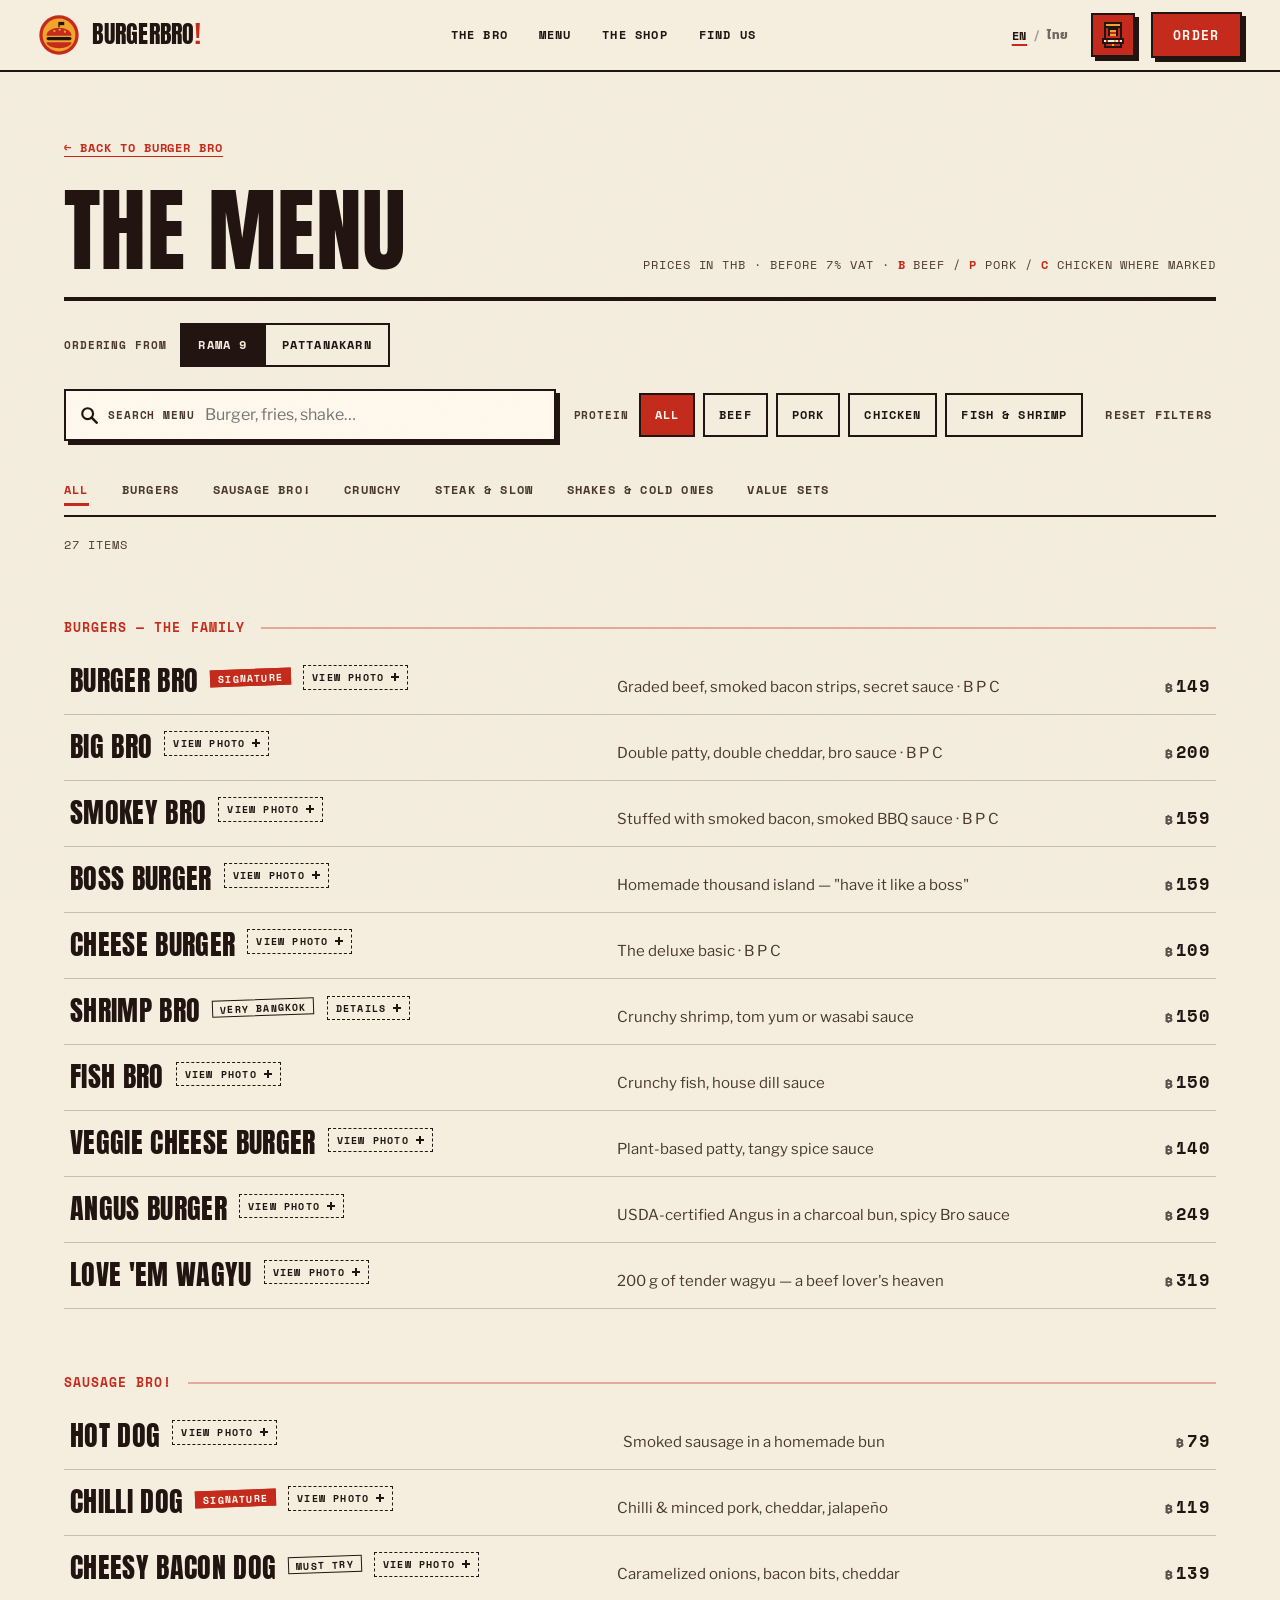
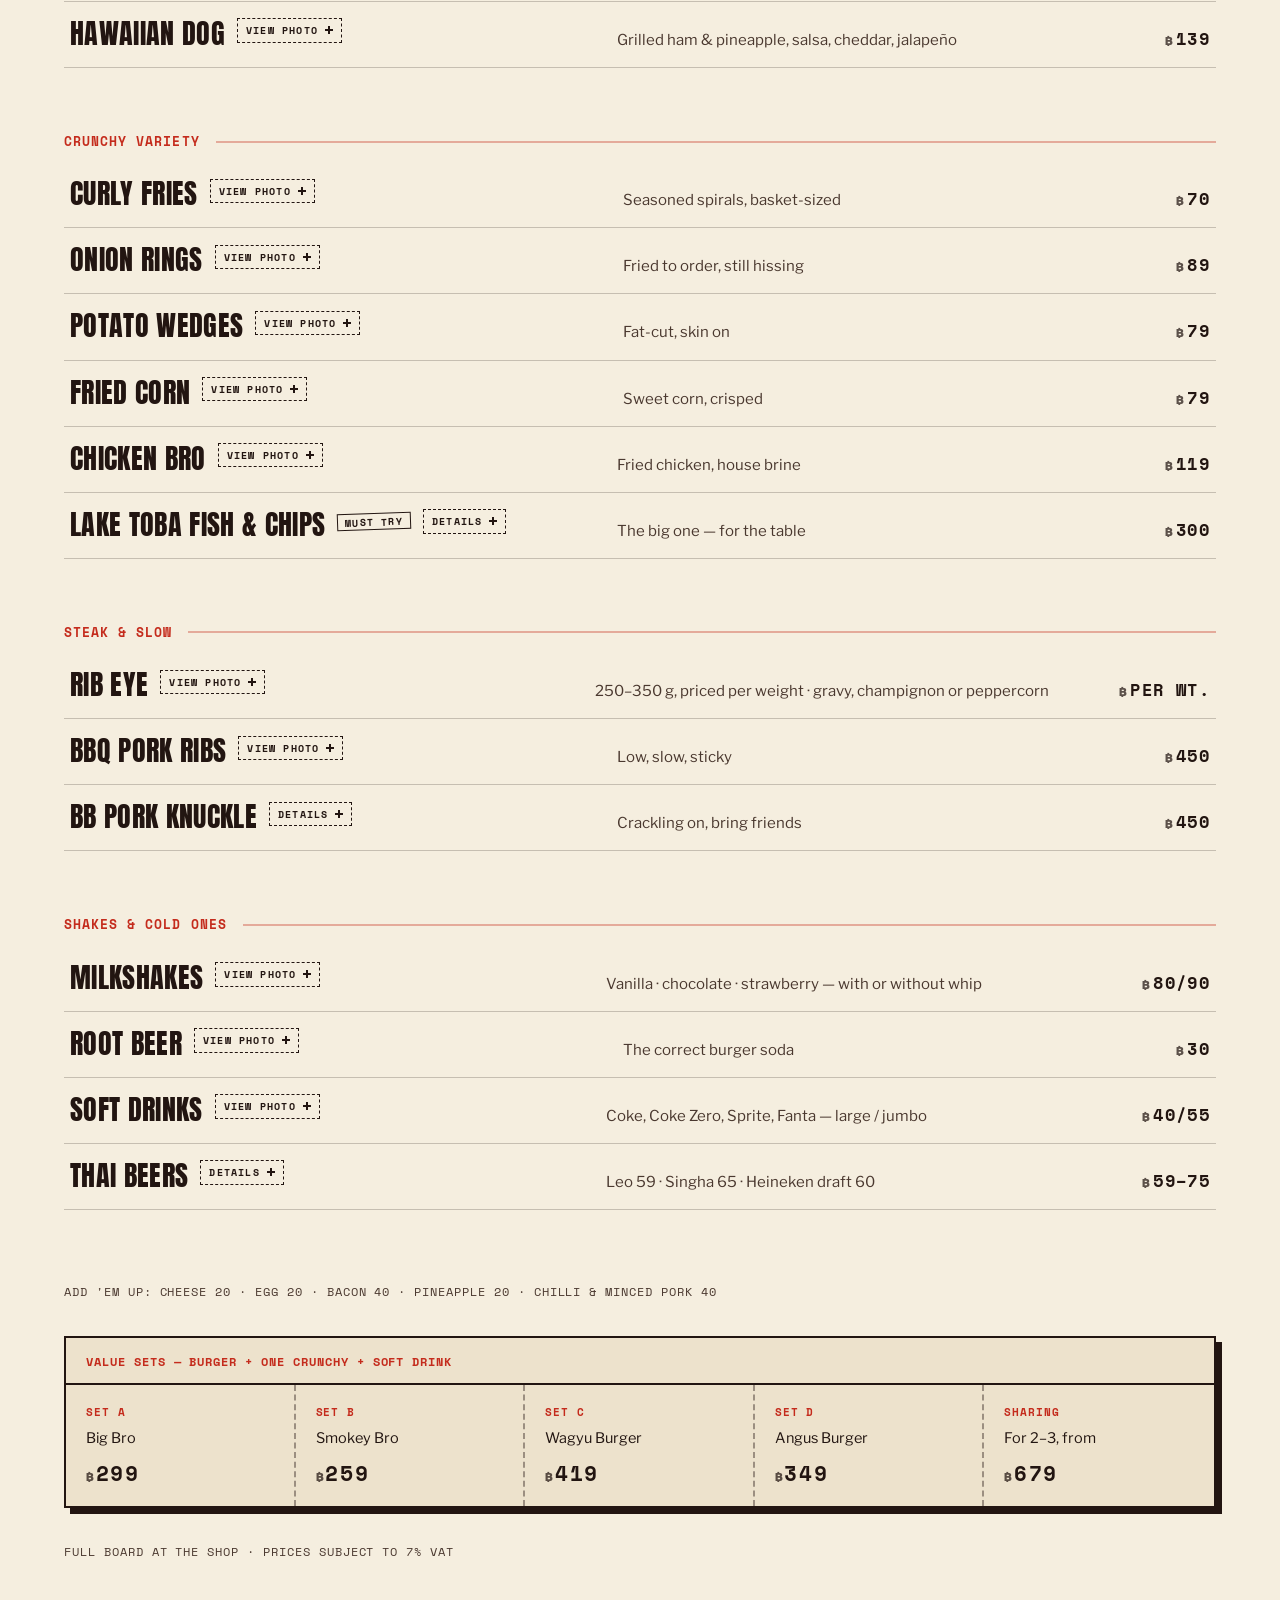
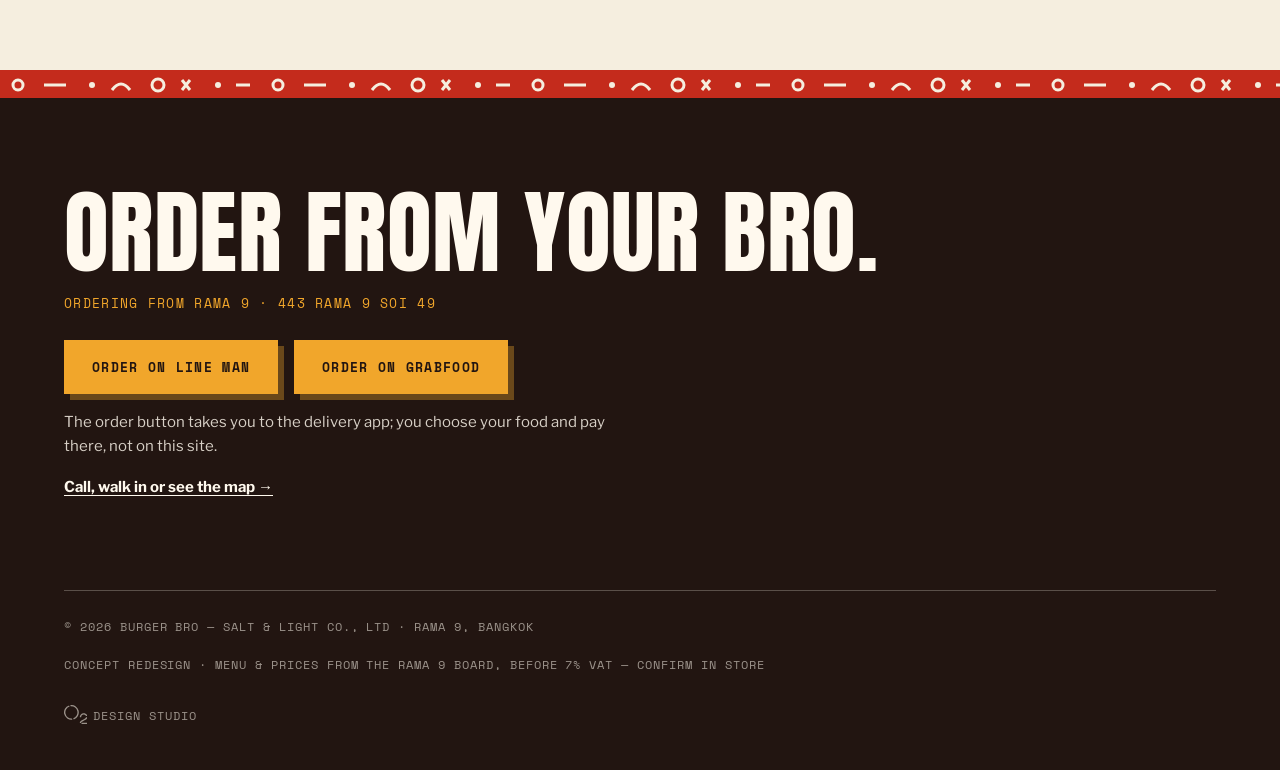
==== menu/index.html @ 4e9ede1f "Remove the Beta label from Win a coupon Co-Authored-By: Claude Opus 5.5 <noreply@anthropic.com>" ====
<!doctype html>
<html lang="en">
<head>
<meta charset="utf-8">
<meta name="bb-arcade-play" content="https://burger-bro-arcade.wild-wind-8d55.workers.dev/burger-bro/arcade/play.html">
<meta name="viewport" content="width=device-width, initial-scale=1">
<meta name="color-scheme" content="light">
<title>The full menu — Burger Bro!</title>
<meta name="description" content="Burger Bro's full menu: burgers, Sausage Bro! dogs, crunchy sides, steak and slow-cooked, shakes and value sets. Search, filter by beef, pork, chicken or fish and shrimp, then order from Rama 9 or Pattanakarn.">
<meta name="theme-color" content="#F5EEDF">
<link rel="icon" href="../media/favicon.svg" type="image/svg+xml">
<link rel="canonical" id="canonical" href="https://mpc0367.github.io/burger-bro/menu/" data-th="https://mpc0367.github.io/burger-bro/menu/?lang=th">
<link rel="alternate" hreflang="en" href="https://mpc0367.github.io/burger-bro/menu/">
<link rel="alternate" hreflang="th" href="https://mpc0367.github.io/burger-bro/menu/?lang=th">
<link rel="alternate" hreflang="x-default" href="https://mpc0367.github.io/burger-bro/menu/">
<!-- every path here is relative, so the page works at /burger-bro/menu/ and at /menu/ alike -->
<script src="../shared/site.js"></script>
<script>document.documentElement.classList.add("js", "no-loader");</script>
<link rel="preconnect" href="https://fonts.googleapis.com">
<link rel="preconnect" href="https://fonts.gstatic.com" crossorigin>
<link href="https://fonts.googleapis.com/css2?family=Anton&family=Kanit:wght@400;500;600;700;800&family=Libre+Franklin:wght@400;500;600;700&family=Space+Mono:wght@400;700&display=swap" rel="stylesheet">
<!-- the homepage's own stylesheet (generated from index.html by tools/menu-data.mjs): same rows, same type -->
<link rel="stylesheet" href="home.css">
<link rel="stylesheet" href="menu.css">
<script>/* The arcade shows only where its server is set: the arcade server adds <meta name="bb-arcade-api">; a static host without it (GitHub Pages today) shows no arcade entry. */if(document.querySelector('meta[name="bb-arcade-api"],meta[name="bb-arcade-play"]')||window.BB_ARCADE_API)document.documentElement.classList.add("bb-arcade");</script>
</head>
<body>
<a class="skip" href="#main" data-t="skip">Skip to content</a>

<header class="nav" id="nav">
  <a class="nav-brand" href="../" data-carry="../" aria-label="Burger Bro — home" data-t-aria="brand">
    <svg class="nav-badge" viewBox="0 0 64 64" aria-hidden="true" focusable="false">
      <circle cx="32" cy="32" r="30" fill="var(--red)"/>
      <circle cx="32" cy="32" r="25" fill="var(--mustard)"/>
      <path d="M13 33a19 12 0 0 1 38 0z" fill="var(--red)"/>
      <rect x="13" y="35" width="38" height="5" rx="2.5" fill="var(--ink)"/>
      <path d="M13 43h38a19 9 0 0 1-38 0z" fill="var(--red)"/>
      <circle cx="25" cy="26" r="1.7" fill="var(--mustard)"/><circle cx="33" cy="24" r="1.7" fill="var(--mustard)"/><circle cx="41" cy="27" r="1.7" fill="var(--mustard)"/>
      <line x1="32" y1="12" x2="32" y2="20" stroke="var(--ink)" stroke-width="2"/>
      <path d="M32 12h8v5h-8z" fill="var(--ink)"/>
    </svg>
    <span class="nav-brand-word">BURGERBRO<em>!</em></span>
  </a>
  <nav class="nav-links" aria-label="Primary" data-t-aria="primary">
    <a href="../#bro" data-carry="../#bro" data-t="navBro">The Bro</a>
    <a href="./" aria-current="page" data-t="navMenu">Menu</a>
    <a href="../#story" data-carry="../#story" data-t="navStory">The Shop</a>
    <a href="../#find" data-carry="../#find" data-t="navFind">Find us</a>
  </nav>
  <div class="nav-right">
    <button class="lang" id="langBtn" type="button" aria-label="เปลี่ยนเป็นภาษาไทย — switch language">
      <span class="lang-opt is-on" data-l="en">EN</span><span class="lang-sep">/</span><span class="lang-opt" data-l="th">ไทย</span>
    </button>
    <button type="button" class="nav-arcade" data-arcade-open aria-label="Win a coupon" data-t-aria="win">
      <svg class="arcade-ico" viewBox="0 0 11 13" shape-rendering="crispEdges" aria-hidden="true" focusable="false"><path fill="var(--ink)" d="M1 0h9v8h1v3h-1v2H1v-2H0V8h1z"/><rect x="2" y="1" width="7" height="1" fill="var(--mustard)"/><rect x="2" y="3" width="1" height="5" fill="var(--red)"/><rect x="8" y="3" width="1" height="5" fill="var(--red)"/><rect x="3" y="7" width="5" height="1" fill="var(--red)"/><rect x="4" y="4" width="3" height="1" fill="var(--mustard)"/><rect x="4" y="5" width="3" height="1" fill="var(--red)"/><rect x="4" y="6" width="3" height="1" fill="var(--mustard)"/><rect x="1" y="9" width="9" height="1" fill="var(--paper)"/><rect x="2" y="9" width="1" height="1" fill="var(--red)"/><rect x="6" y="9" width="1" height="1" fill="var(--mustard)"/><rect x="8" y="9" width="1" height="1" fill="var(--red)"/><rect x="2" y="11" width="7" height="1" fill="var(--red)"/><rect x="5" y="11" width="1" height="1" fill="var(--mustard)"/></svg>
      <span class="nav-arcade-txt" aria-hidden="true" data-t="win">Win a coupon</span>
    </button>
    <a class="btn btn-red nav-order" href="#order" data-t="order">Order</a>
  </div>
</header>
<div class="mob-act" id="mobAct">
  <a class="btn btn-red mob-act-order" href="#order" data-t="orderNow">Order now</a>
  <button type="button" class="btn btn-mustard mob-act-arcade" data-arcade-open>
    <svg class="arcade-ico" viewBox="0 0 11 13" shape-rendering="crispEdges" aria-hidden="true" focusable="false"><path fill="var(--ink)" d="M1 0h9v8h1v3h-1v2H1v-2H0V8h1z"/><rect x="2" y="1" width="7" height="1" fill="var(--mustard)"/><rect x="2" y="3" width="1" height="5" fill="var(--red)"/><rect x="8" y="3" width="1" height="5" fill="var(--red)"/><rect x="3" y="7" width="5" height="1" fill="var(--red)"/><rect x="4" y="4" width="3" height="1" fill="var(--mustard)"/><rect x="4" y="5" width="3" height="1" fill="var(--red)"/><rect x="4" y="6" width="3" height="1" fill="var(--mustard)"/><rect x="1" y="9" width="9" height="1" fill="var(--paper)"/><rect x="2" y="9" width="1" height="1" fill="var(--red)"/><rect x="6" y="9" width="1" height="1" fill="var(--mustard)"/><rect x="8" y="9" width="1" height="1" fill="var(--red)"/><rect x="2" y="11" width="7" height="1" fill="var(--red)"/><rect x="5" y="11" width="1" height="1" fill="var(--mustard)"/></svg>
    <span data-t="win">Win a coupon</span>
  </button>
</div>

<!-- the dialogs come before the page content so the O2 credit stays the last link -->
<!-- an item's photo and details: opened by its button, closed by Close, Escape or the backdrop; focus returns to the opener -->
<dialog class="mp-dlg" id="mpDlg" aria-labelledby="mpDlgT">
  <div class="mp-dlg-bar mono"><span id="mpDlgCat"></span><button type="button" class="mp-dlg-x" id="mpDlgX" data-t="close">Close</button></div>
  <div class="mp-dlg-media" id="mpDlgMedia" hidden></div>
  <div class="mp-dlg-body">
    <h2 class="mp-dlg-t" id="mpDlgT"></h2>
    <p class="mp-dlg-d" id="mpDlgD"></p>
    <p class="mp-dlg-meta mono" id="mpDlgMeta"></p>
    <a class="btn btn-red mp-dlg-order" id="mpDlgOrder" href="#order" data-t="orderThis">Order this</a>
    <p class="mp-dlg-note" data-t="orderThisNote">You choose it again in the delivery app — nothing is added for you here.</p>
  </div>
</dialog>
<dialog class="grab-dlg" id="grabDlg" aria-labelledby="grabDlgTitle">
  <button type="button" class="grab-dlg-x mono" id="grabDlgX" data-t="close">Close</button>
  <h2 class="grab-dlg-title" id="grabDlgTitle" data-t="grabTitle">Scan to order on GrabFood</h2>
  <p class="grab-dlg-branch mono">BURGER BRO! — <span id="grabDlgBranch"></span></p>
  <div id="grabDlgQrBox"></div>
  <p class="grab-dlg-p" data-t="grabP">GrabFood orders happen in the Grab app. Point your phone's camera at the code and the shop opens in Grab.</p>
  <a class="grab-dlg-link mono" id="grabDlgLink" href="#" target="_blank" rel="noopener" data-t="grabLink">Open the link here instead</a>
</dialog>

<main id="main" class="mp">
  <section class="menu mp-menu" aria-labelledby="mpTitle">
    <div class="container">
      <p class="mp-back"><a class="mono" href="../" data-carry="../" data-t="back">← Back to Burger Bro</a></p>
      <header class="menu-head">
        <h1 class="h2" id="mpTitle" data-t="title">THE MENU</h1>
        <p class="menu-note mono" id="mpMeta"></p>
      </header>

      <div class="mp-branch" role="group" aria-labelledby="mpBranchL">
        <span class="mp-branch-l mono" id="mpBranchL" data-t="menuFor">Ordering from</span>
        <button type="button" class="mp-branch-b" data-branch="rama9" aria-pressed="true"></button>
        <button type="button" class="mp-branch-b" data-branch="pattanakarn" aria-pressed="false"></button>
      </div>

      <div class="mp-tools" role="search">
        <label class="mp-search">
          <svg viewBox="0 0 20 20" aria-hidden="true" focusable="false"><circle cx="8.5" cy="8.5" r="6" fill="none" stroke="var(--ink)" stroke-width="2.4"/><path d="M13 13l5.5 5.5" stroke="var(--ink)" stroke-width="2.6" stroke-linecap="square"/></svg>
          <span class="mp-search-l mono" data-t="search">Search menu</span>
          <input type="search" id="mpQ" autocomplete="off" spellcheck="false" enterkeyhint="search">
        </label>
        <div class="mp-chips" role="group" aria-labelledby="mpProtL">
          <span class="mp-chips-l mono" id="mpProtL" data-t="protein">Protein</span>
          <!-- filled from the proteins the menu data really has -->
        </div>
        <button type="button" class="mp-reset" id="mpReset" data-t="reset">Reset filters</button>
      </div>

      <nav class="menu-rail mp-cats" aria-label="Menu categories" data-t-aria="cats">
        <ul class="menu-rail-list mono" id="mpCats"></ul>
      </nav>

      <p class="mp-count mono" id="mpCount" role="status"></p>
      <div class="mp-empty" id="mpEmpty" hidden>
        <p id="mpEmptyP"></p>
        <div class="mp-empty-acts">
          <button type="button" class="btn" id="mpEmptyReset" data-t="reset">Reset filters</button>
        </div>
      </div>

      <div id="mpGroups"></div>

      <div class="menu-foot" id="mpFoot">
        <p class="mono" id="mpAddons"></p>
        <div class="menu-sets" id="menu-sets">
          <p class="menu-sets-t mono" id="mpSetsT"></p>
          <ul class="sets-row" id="mpSets"></ul>
        </div>
        <p class="mono menu-vat" id="mpVat"></p>
      </div>
    </div>
  </section>

  <!-- ordering: the same branch-aware hand-off as the homepage; nothing is added to a basket here -->
  <section class="order mp-order" id="order" aria-labelledby="mpOrderT">
    <div class="doodle-band" aria-hidden="true"></div>
    <div class="container mp-order-in">
      <h2 class="h2 h2-light" id="mpOrderT" data-t="orderTitle">ORDER FROM YOUR BRO.</h2>
      <p class="mp-order-for mono" id="mpOrderFor"></p>
      <p class="mp-pick" id="mpPick" role="status" hidden></p>
      <div class="order-cta">
        <a class="btn btn-mustard" id="mpLineman" target="_blank" rel="noopener" data-t="lineman">Order on LINE MAN</a>
        <a class="btn btn-mustard" id="mpGrab" target="_blank" rel="noopener"></a>
      </div>
      <p class="order-note mono" id="mpGrabNote" hidden></p>
      <p class="mp-handoff" data-t="handoff">The order button takes you to the delivery app; you choose your food and pay there, not on this site.</p>
      <p class="mp-more"><a href="../#order" data-carry="../#order" id="mpMore" data-t="more">Call, walk in or see the map →</a></p>
    </div>
    <div class="container foot-bottom">
      <p class="mono" data-t="copy">© 2026 BURGER BRO — SALT &amp; LIGHT CO., LTD · RAMA 9, BANGKOK</p>
      <p class="mono foot-disc" data-t="disc">CONCEPT REDESIGN · MENU &amp; PRICES FROM THE RAMA 9 BOARD, BEFORE 7% VAT — CONFIRM IN STORE</p>
      <p class="foot-credit"><a class="o2-credit" href="https://o2-designstudio.com/" target="_blank" rel="noopener" lang="en" aria-label="Website by O2 Design Studio (opens in a new tab)"><span class="o2-credit__lockup"><svg class="o2-credit__mark" viewBox="0 0 158.1 129.7" aria-hidden="true" focusable="false"><path fill="currentColor" d="M56.99 99.51A50 50 0 0 1 33.88 2.67L38 10.97A40.84 40.84 0 0 0 52.65 90.75ZM42.27 0.6A50 50 0 0 1 66.45 97.22L62.34 88.93A40.84 40.84 0 0 0 46.59 9.31ZM157.94 74.78L148.9 74.77C147.72 72.56 147.05 70.73 145.23 68.89C138.08 61.67 125.49 63.06 119.44 70.92L118.43 72.68C116.33 76.4 116.59 78.85 116.23 82.89C113.81 83.15 109.39 83.26 107.04 82.84C106.96 80.45 106.94 77.98 107.43 75.63C109.72 64.58 119.41 55.88 130.73 55.04C140.97 54.28 151.46 58.93 156.12 68.39C157.1 70.38 158.02 72.54 157.94 74.78ZM148.84 83.59C151.04 83.14 155.75 83.23 158.04 83.51C157.97 85.630 157.24 87.64 156.34 89.53C153.35 95.79 148.24 98.9 142.26 101.9C137.63 104.22 133.19 106.96 128.53 109.23C126.42 110.25 120.74 112.92 119.24 114.34C116.45 116.97 117.29 117.47 116.13 119.2L114.32 121.49C112.04 121.8 109.41 121.77 107.13 121.51C106.19 114 111.68 108.04 117.74 104.62C124.34 100.89 131.24 97.68 137.85 93.97C143.08 91.03 146.6 89.67 148.84 83.59ZM121.53 120.51C124.54 119.99 135.15 120.36 138.93 120.36C142.92 120.36 154.81 119.99 157.91 120.49L157.85 129.51C154.88 129.77 151.82 129.6 148.83 129.59L135.02 129.59C130.67 129.59 119.91 129.950 116.29 129.48C117.52 126.27 119.99 123.58 121.53 120.51Z"/></svg>Design Studio</span></a></p>
    </div>
  </section>
</main>


<script src="menu-data.js"></script>
<script src="menu.js"></script>
</body>
</html>
---- menu/home.css ----
/* GENERATED by tools/menu-data.mjs: the homepage's own stylesheet (index.html <style>), shared so the
   full menu's rows look exactly like the homepage's. Do not edit by hand. */

/* ============================================================
   BURGER BRO! — WRAPPED & PRESSED
   Greaseproof-paper editorial for Rama 9's burger joint.
   Palette, doodles and receipt language lifted from the shop's
   real trade dress (wrapper print, murals, POS slip).
   ============================================================ */

/* ---------- tokens ---------- */
:root {
  --paper: #F5EEDF;
  --paper-deep: #EDE2CC;
  --ink: #221511;
  --ink-soft: #4A382F;
  --red: #C42B1C;
  --red-hot: #E03A24;
  --oxblood: #6E150D;
  --oxblood-2: #4E0E08;
  --mustard: #F1A62B;
  --white: #FFF9EE;

  --font-display: "Anton", Impact, "Arial Narrow", sans-serif;
  --font-display-th: "Kanit", "Leelawadee UI", sans-serif;
  --font-body: "Libre Franklin", "Segoe UI", sans-serif;
  --font-th: "Kanit", "Leelawadee UI", sans-serif;
  --font-mono: "Space Mono", "Kanit", "Leelawadee UI", "Courier New", monospace;

  --fs-h1: clamp(72px, 15vw, 216px);
  --fs-h2: clamp(46px, 7.2vw, 106px);
  --fs-h3: clamp(30px, 4vw, 54px);
  --fs-body: clamp(16px, 1.05vw + 12px, 18px);
  --fs-mono: 12px;

  --e-out: cubic-bezier(.16, 1, .3, 1);
  --e-press: cubic-bezier(.34, 1.56, .44, 1);
  --t-fast: .22s;
  --t-ui: .42s;
  --t-slow: .85s;

  --gutter: clamp(20px, 5vw, 72px);
  --shadow-press: 6px 6px 0 var(--ink);

  /* interaction timing (hover / press) */
  --t-hover: .16s;
  --t-press: .09s;

  /* fixed-UI metrics used for sticky offsets and anchor clearance */
  --nav-h: 72px;
  --act-h: 0px;   /* the phone action row under the header (Order now + Win a coupon); 0 on wide screens */
  --stack-h: calc(var(--nav-h) + var(--act-h)); /* everything fixed at the top: sticky offsets and anchor clearance */
  --rail-h: 52px;

  /* stacking order, lowest to highest */
  --z-rail: 50;
  --z-float: 60;
  --z-grain: 70;
  --z-act: 85;
  --z-sheet: 90;
  --z-nav: 100;
  --z-loader: 150;
  --z-skip: 200;
}

/* ---------- base ---------- */
*, *::before, *::after { box-sizing: border-box; }
html { scroll-behavior: smooth; }
html, body { margin: 0; }
body {
  background: var(--paper);
  color: var(--ink);
  font-family: var(--font-body);
  font-size: var(--fs-body);
  line-height: 1.65;
  -webkit-font-smoothing: antialiased;
  overflow-x: clip;
}
body[data-lang="th"] { font-family: var(--font-th); }
img { display: block; max-width: 100%; height: auto; }
a { color: inherit; }
ul, ol { margin: 0; padding: 0; list-style: none; }
h1, h2, h3, p, figure { margin: 0; }
address { font-style: normal; }
::selection { background: var(--red); color: var(--white); }
:focus-visible { outline: 3px dashed currentColor; outline-offset: 3px; }

.container { width: min(100% - (var(--gutter) * 2), 1400px); margin-inline: auto; }
[id] { scroll-margin-top: calc(var(--stack-h) + 12px); }
.vh { position: absolute; width: 1px; height: 1px; margin: -1px; padding: 0; border: 0; overflow: hidden; clip-path: inset(50%); white-space: nowrap; }
.mono { font-family: var(--font-mono); font-size: var(--fs-mono); letter-spacing: .08em; text-transform: uppercase; }

/* paper grain over everything */
body::after {
  content: "";
  position: fixed; inset: 0;
  pointer-events: none;
  z-index: var(--z-grain);
  opacity: .05;
  mix-blend-mode: multiply;
  background-image: url("data:image/svg+xml,%3Csvg xmlns='http://www.w3.org/2000/svg' width='180' height='180'%3E%3Cfilter id='n'%3E%3CfeTurbulence type='fractalNoise' baseFrequency='.9' numOctaves='2'/%3E%3C/filter%3E%3Crect width='180' height='180' filter='url(%23n)' opacity='.8'/%3E%3C/svg%3E");
}

.skip {
  position: fixed; top: 10px; left: 10px; z-index: var(--z-skip);
  background: var(--ink); color: var(--white);
  font-family: var(--font-mono); font-size: 12px; letter-spacing: .08em;
  padding: 10px 16px; transform: translateY(-260%);
  transition: transform var(--t-fast);
}
.skip:focus { transform: none; }

/* ---------- headings ---------- */
.h2, .hero-h, .h3 {
  font-family: var(--font-display);
  font-weight: 400;
  text-transform: uppercase;
  line-height: .92;
  letter-spacing: .005em;
}
body[data-lang="th"] .h2, body[data-lang="th"] .hero-h, body[data-lang="th"] .h3 {
  font-family: var(--font-display-th);
  font-weight: 800;
  line-height: 1.08;
  letter-spacing: 0;
}
.h2 { font-size: var(--fs-h2); }
.h3 { font-size: var(--fs-h3); }
.h2-light, .h3-light { color: var(--white); }
.l-red { color: var(--red); }
.l-mustard { color: var(--mustard); }

/* line masks */
.lm { display: block; overflow: hidden; padding-block: .04em; }
.l { display: block; }
.js-anim .lm .l { transform: translateY(118%) scaleY(1.1); transform-origin: top left; }
.js-anim .lm .l.is-in { transform: none; transition: transform var(--t-slow) var(--e-out); }

.fade-up { }
.js-anim .fade-up { opacity: 0; transform: translateY(26px); }
.js-anim .fade-up.is-in { opacity: 1; transform: none; transition: opacity .55s ease, transform .6s var(--e-out); }

.rail {
  writing-mode: vertical-rl;
  transform: rotate(180deg);
  color: var(--red);
  border-left: 2px solid var(--red);
  padding-left: 10px;
  align-self: start;
  font-weight: 700;
}
.rail-light { color: var(--mustard); border-color: var(--mustard); }

/* ---------- buttons / tags / frames ---------- */
.btn {
  display: inline-block;
  font-family: var(--font-mono); font-size: 13px; font-weight: 700;
  letter-spacing: .1em; text-transform: uppercase; text-decoration: none;
  color: var(--ink); background: var(--paper);
  border: 2px solid var(--ink);
  padding: 15px 26px 13px;
  box-shadow: var(--shadow-press);
  transition: transform var(--t-hover) var(--e-press), box-shadow var(--t-hover) var(--e-press), background var(--t-hover), color var(--t-hover);
}
.btn:hover { transform: translate(2px, 2px); box-shadow: 4px 4px 0 var(--ink); }
.btn:active { transform: translate(6px, 6px); box-shadow: 0 0 0 var(--ink); transition-duration: var(--t-press); }
.btn-red { background: var(--red); color: var(--white); }
.btn-red:hover { background: var(--red-hot); }
.btn-mustard { background: var(--mustard); color: var(--ink); }
.btn-ghost { background: transparent; color: var(--white); border-color: var(--white); box-shadow: 6px 6px 0 rgba(255, 249, 238, .28); }
.btn-ghost:hover { box-shadow: 4px 4px 0 rgba(255, 249, 238, .28); }
.btn-ghost:active { box-shadow: 0 0 0 rgba(255, 249, 238, .28); }

.tag {
  display: inline-block;
  font-family: var(--font-mono); font-style: normal; font-size: 10px; font-weight: 700;
  letter-spacing: .12em;
  border: 1.5px solid var(--ink);
  padding: 3px 7px 1px;
  margin-left: 12px;
  vertical-align: middle;
  transform: translateY(-4px) rotate(-2deg);
  background: var(--paper);
}
.tag-red { background: var(--red); color: var(--white); border-color: var(--red); }

.frame { position: relative; }
.frame img { border: 2px solid var(--ink); }
.frame-red img { box-shadow: 12px 12px 0 var(--red); }
.frame-mustard img { box-shadow: 12px 12px 0 var(--mustard); }
.frame figcaption { margin-top: 18px; color: var(--ink-soft); }

/* ============================================================
   LOADER
   ============================================================ */
.loader {
  position: fixed; inset: 0; z-index: var(--z-loader);
  background: var(--red);
  display: none; place-items: center;
  transition: transform .6s var(--e-out);
}
html.js:not(.no-loader) .loader { display: grid; animation: loaderFailsafe .01s 3.2s forwards; }
@keyframes loaderFailsafe { to { transform: translateY(-101%); visibility: hidden; } }
.loader.is-done { transform: translateY(-101%); }
.loader-inner { text-align: center; color: var(--white); }
.loader-stamp {
  font-family: var(--font-display);
  font-size: clamp(64px, 12vw, 140px);
  line-height: .9; text-transform: uppercase;
  transform-origin: center bottom;
  animation: stampIn .55s var(--e-press) both;
}
.loader-meta { margin-top: 22px; color: var(--mustard); }
@keyframes stampIn {
  0% { transform: translateY(-40px) scaleY(1.4); opacity: 0; }
  60% { transform: translateY(0) scaleY(.9); opacity: 1; }
  100% { transform: none; opacity: 1; }
}

/* ============================================================
   NAV
   ============================================================ */
.nav {
  position: fixed; top: 0; left: 0; right: 0; z-index: var(--z-nav);
  display: flex; align-items: center; justify-content: space-between;
  gap: 20px;
  padding: 0 clamp(16px, 3vw, 40px);
  height: 72px;
  background: var(--paper);
  border-bottom: 2px solid var(--ink);
  transition: transform var(--t-ui) var(--e-out);
}
.nav.is-hidden { transform: translateY(-101%); }
.nav-brand {
  display: flex; align-items: center; gap: 12px;
  text-decoration: none;
}
.nav-badge { width: 42px; height: 42px; transition: transform var(--t-fast) var(--e-press); }
.nav-brand:hover .nav-badge { transform: rotate(-8deg) scale(1.06); }
.nav-brand-word {
  font-family: var(--font-display);
  font-size: 24px; letter-spacing: .01em;
  color: var(--ink);
}
.nav-brand-word em { font-style: normal; color: var(--red); }
.nav-links { display: flex; gap: clamp(16px, 2.4vw, 34px); }
.nav-links a {
  position: relative;
  font-family: var(--font-mono); font-size: 12px; font-weight: 700;
  letter-spacing: .1em; text-transform: uppercase; text-decoration: none;
  padding: 6px 0;
}
.nav-links a::after {
  content: ""; position: absolute; left: 0; right: 100%; bottom: 0;
  height: 3px; background: var(--red);
  transition: right var(--t-fast) var(--e-out);
}
.nav-links a:hover::after, .nav-links a:focus-visible::after { right: 0; }
.nav-right { display: flex; align-items: center; gap: 16px; }
.nav-order { padding: 11px 20px 9px; box-shadow: 4px 4px 0 var(--ink); }
.nav-order:hover { box-shadow: 2px 2px 0 var(--ink); }

.lang {
  display: flex; gap: 6px; align-items: baseline;
  background: none; border: 0; cursor: pointer;
  font-family: var(--font-mono); font-size: 12px; font-weight: 700;
  letter-spacing: .06em; color: var(--ink); padding: 6px 2px;
}
.lang-opt { opacity: .62; transition: opacity .2s; }
.lang-opt.is-on { opacity: 1; text-decoration: underline; text-underline-offset: 4px; text-decoration-thickness: 2px; text-decoration-color: var(--red); }
.lang-sep { opacity: .38; }

.burger-btn {
  display: none;
  flex-direction: column; gap: 7px; justify-content: center;
  width: 44px; height: 44px; padding: 8px;
  background: none; border: 2px solid var(--ink); cursor: pointer;
}
.burger-btn span { height: 3px; background: var(--ink); transition: transform var(--t-fast) var(--e-out); }
.burger-btn[aria-expanded="true"] span:first-child { transform: translateY(5px) rotate(45deg); }
.burger-btn[aria-expanded="true"] span:last-child { transform: translateY(-5px) rotate(-45deg); }

.sheet {
  position: fixed; inset: 0; z-index: var(--z-sheet);
  background: var(--red);
  color: var(--white);
  display: flex; flex-direction: column; justify-content: center; gap: 40px;
  padding: 100px var(--gutter) 48px;
  transform: translateY(-102%);
  transition: transform .55s var(--e-out);
  visibility: hidden;
}
.sheet.is-open { transform: none; visibility: visible; }
.sheet-links { display: flex; flex-direction: column; gap: 6px; }
.sheet-links a {
  display: flex; align-items: baseline; gap: 18px;
  font-family: var(--font-display); font-size: clamp(40px, 10vw, 64px);
  text-transform: uppercase; text-decoration: none; line-height: 1.12;
}
body[data-lang="th"] .sheet-links a { font-family: var(--font-display-th); font-weight: 800; }
.sheet-links a em { font-style: normal; font-size: 13px; color: var(--mustard); }
.sheet-order { background: var(--mustard); color: var(--ink); border-color: var(--ink); }
.sheet-acts { display: flex; flex-wrap: wrap; gap: 14px; align-items: center; }
.sheet-arcade { display: inline-flex; align-items: center; gap: 10px; background: var(--paper); color: var(--ink); cursor: pointer; }
.sheet-meta { color: var(--white); opacity: .8; }

/* ---------- arcade entry: the emblem (desktop), the action row (phones) ----------
   every entry is a <button data-arcade-open>; the script loads the arcade only on a press */
.arcade-ico { display: block; width: 22px; height: 26px; flex: none; image-rendering: pixelated; }
.nav-arcade {
  position: relative;
  display: inline-flex; align-items: center; justify-content: center; gap: 8px;
  min-width: 44px; height: 44px; padding: 0 9px;
  background: var(--red); color: var(--white);
  border: 2px solid var(--ink); box-shadow: 4px 4px 0 var(--ink);
  cursor: pointer;
  transition: transform var(--t-hover) var(--e-press), box-shadow var(--t-hover) var(--e-press), background var(--t-hover);
}
.nav-arcade:hover { transform: translate(2px, 2px); box-shadow: 2px 2px 0 var(--ink); background: var(--red-hot); }
.nav-arcade:active { transform: translate(4px, 4px); box-shadow: 0 0 0 var(--ink); transition-duration: var(--t-press); }
.nav-arcade-txt {
  font-family: var(--font-mono); font-size: 11px; font-weight: 700; letter-spacing: .1em; text-transform: uppercase;
  white-space: nowrap;
}
body[data-lang="th"] .nav-arcade-txt { font-family: var(--font-th); font-size: 13px; letter-spacing: .02em; }
/* pointer screens: the words are a tooltip under the emblem — shown on hover and on keyboard focus,
   placed outside the button's box and click-through, so it never moves the header or takes a click */
@media (hover: hover) {
  .nav-arcade-txt {
    position: absolute; top: calc(100% + 12px); left: 50%;
    padding: 7px 11px 6px;
    color: var(--white); background: var(--ink);
    pointer-events: none;
    opacity: 0; visibility: hidden; transform: translate(-50%, -4px);
    transition: opacity var(--t-hover) ease, transform var(--t-hover) var(--e-out), visibility 0s linear var(--t-hover);
  }
  .nav-arcade-txt::before { content: ""; position: absolute; left: 50%; top: -6px; margin-left: -6px; border: 6px solid transparent; border-top: 0; border-bottom-color: var(--ink); }
  .nav-arcade:hover .nav-arcade-txt, .nav-arcade:focus-visible .nav-arcade-txt {
    opacity: 1; visibility: visible; transform: translate(-50%, 0); transition-delay: 0s;
  }
}
.nav-arcade[aria-busy="true"], .mob-act-arcade[aria-busy="true"], .sheet-arcade[aria-busy="true"] { cursor: progress; }
.nav-arcade[aria-busy="true"] .arcade-ico, .mob-act-arcade[aria-busy="true"] .arcade-ico, .sheet-arcade[aria-busy="true"] .arcade-ico { animation: arcadeBusy .7s steps(2, end) infinite; }
@keyframes arcadeBusy { 50% { opacity: .35; } }
/* no arcade server configured (static hosting): no entry at all, Order now takes the row */
html:not(.bb-arcade) [data-arcade-open] { display: none !important; }
html:not(.bb-arcade) .mob-act-order { flex: 1 1 auto; }


.mob-act { display: none; }
@media (max-width: 900px) {
  .mob-act {
    position: fixed; top: 0; left: 0; right: 0; z-index: var(--z-act);
    display: flex; gap: 10px; align-items: center;
    height: var(--act-h);
    padding: 6px max(14px, env(safe-area-inset-right)) 10px max(14px, env(safe-area-inset-left));
    background: var(--paper);
    border-bottom: 2px solid var(--ink);
    transform: translateY(var(--nav-h));
    transition: transform var(--t-ui) var(--e-out);
  }
  html.nav-hidden .mob-act { transform: none; } /* the header slides away; the row stays, at the top */
  body.bba-open .mob-act { display: none; }
  .mob-act .btn {
    display: inline-flex; align-items: center; justify-content: center; gap: 8px;
    min-height: 44px; padding: 0 12px; font-size: 12px; letter-spacing: .08em;
    box-shadow: 4px 4px 0 var(--ink); white-space: nowrap;
  }
  .mob-act .btn:hover { box-shadow: 2px 2px 0 var(--ink); }
  .mob-act-order { flex: 0 1 auto; }
  .mob-act-arcade { flex: 1 1 auto; cursor: pointer; }
  .mob-act-arcade .arcade-ico { width: 18px; height: 21px; }
  body[data-lang="th"] .mob-act .btn { font-family: var(--font-th); font-size: 14px; letter-spacing: .02em; }
}

/* a short message from the page (e.g. the arcade could not load) */
.bb-toast {
  position: fixed; left: 50%; bottom: max(20px, env(safe-area-inset-bottom)); z-index: var(--z-loader);
  max-width: min(420px, calc(100vw - 32px));
  padding: 12px 16px 11px;
  font-family: var(--font-mono); font-size: 12px; font-weight: 700; letter-spacing: .06em;
  color: var(--white); background: var(--ink); border: 2px solid var(--ink); box-shadow: 5px 5px 0 var(--red);
  transform: translateX(-50%);
}
.bb-toast[hidden] { display: none; }
body[data-lang="th"] .bb-toast { font-family: var(--font-th); font-size: 14px; letter-spacing: 0; }
html.bb-quiet .marquee-track { animation-play-state: paused; } /* the arcade is open: decorative motion rests */

/* ============================================================
   HERO
   ============================================================ */
.hero {
  position: relative;
  min-height: 100svh;
  display: flex; flex-direction: column; justify-content: flex-end;
  padding-top: 120px;
  overflow: clip;
}
.hero-wm {
  position: absolute; inset: -20%;
  pointer-events: none;
  opacity: .035;
  transform: rotate(-13deg);
  background-image: url("data:image/svg+xml,%3Csvg xmlns='http://www.w3.org/2000/svg' width='420' height='132'%3E%3Ctext x='0' y='84' font-family='Impact, sans-serif' font-size='72' letter-spacing='2' fill='none' stroke='%23C42B1C' stroke-width='2'%3EBURGERBRO!%3C/text%3E%3C/svg%3E");
}
.hero-grid {
  position: relative;
  display: grid;
  grid-template-columns: repeat(12, 1fr);
  grid-template-rows: auto auto auto;
  column-gap: clamp(12px, 2vw, 28px);
  align-items: end;
  flex: 1;
}
.hero-kicker {
  grid-column: 1 / 8; grid-row: 1;
  align-self: start;
  color: var(--red); font-weight: 700;
  margin-bottom: clamp(20px, 4vh, 48px);
}
.hero-h {
  grid-column: 1 / 10; grid-row: 2;
  font-size: var(--fs-h1);
  line-height: .86;
  position: relative; z-index: 2;
}
body[data-lang="th"] .hero-h { font-size: clamp(56px, 11vw, 160px); line-height: 1.04; }
.hero-h em { font-style: normal; color: var(--red); }
.l-ind { padding-left: .55em; }
.hero-side {
  grid-column: 8 / 13; grid-row: 1 / 4;
  position: relative; z-index: 1;
  justify-self: end; align-self: center;
  width: min(100%, 460px);
  transform: rotate(1.6deg);
}
.hero-fig { overflow: hidden; border: 2px solid var(--ink); box-shadow: 12px 12px 0 var(--red); }
.hero-fig img { aspect-ratio: 1; object-fit: cover; object-position: 66% 47%; transform: scale(1.22); border: 0; box-shadow: none; }
.hero-cap { margin-top: 16px; color: var(--ink-soft); max-width: 46ch; }
.hero-foot {
  grid-column: 1 / 7; grid-row: 3;
  display: flex; flex-direction: column; gap: 30px;
  padding: clamp(28px, 5vh, 56px) 0 clamp(30px, 6vh, 64px);
}
.hero-sub { max-width: 46ch; }
.hero-cta { display: flex; gap: 18px; flex-wrap: wrap; }
.hero-meta {
  grid-row: 3; align-self: end;
  padding-bottom: clamp(30px, 6vh, 64px);
  color: var(--ink-soft); line-height: 1.7;
}
.hero-meta-a { grid-column: 7 / 9; }
.hero-meta-b { grid-column: 11 / 13; text-align: right; }

/* marquee */
.marquee {
  border-top: 2px solid var(--ink);
  background: var(--ink); color: var(--paper);
  overflow: hidden;
  padding: 13px 0 11px;
}
.marquee-track { display: flex; width: max-content; }
.mq-anim .marquee-track { animation: marquee 30s linear infinite; }
.marquee-run {
  display: flex; align-items: center; gap: 26px;
  padding-right: 26px;
  font-family: var(--font-mono); font-size: 13px; font-weight: 700;
  letter-spacing: .12em; text-transform: uppercase;
  white-space: nowrap;
}
.marquee-run i { font-style: normal; color: var(--mustard); }
@keyframes marquee { to { transform: translateX(-50%); } }

/* ============================================================
   MANIFESTO
   ============================================================ */
.man { padding: clamp(90px, 16vh, 170px) 0; }
.man-grid {
  display: grid;
  grid-template-columns: auto 1fr;
  gap: clamp(24px, 4vw, 72px);
}
.man-body { max-width: 880px; }
.man-p {
  margin-top: clamp(30px, 5vh, 54px);
  font-size: clamp(18px, 1.5vw, 23px);
  line-height: 1.72;
  max-width: 62ch;
}
.man-stats {
  margin-top: clamp(36px, 6vh, 64px);
  display: grid;
  grid-template-columns: repeat(3, minmax(0, 1fr));
  gap: 0;
  border-block: 2px solid var(--ink);
}
.man-stats li {
  padding: 22px 24px 20px;
  border-right: 2px solid var(--ink);
  display: flex; flex-direction: column; gap: 8px;
  font-size: 14.5px; line-height: 1.5;
}
.man-stats li:last-child { border-right: 0; }
.man-stats em { font-style: normal; color: var(--red); font-weight: 700; }

/* ============================================================
   THE BRO — sticky descent
   ============================================================ */
.bro {
  position: relative;
  background: var(--paper);
  color: var(--ink);
  border-top: 2px solid var(--ink);
}
/* the track: only a pinned story is taller than its stage (height set by the script, about three usable screens) */
.bro-zone { position: relative; }
.bro-stage { position: relative; }
.bro-grid {
  display: grid;
  grid-template-columns: minmax(0, 1fr) var(--bro-copy-w, clamp(320px, 31vw, 460px));
  gap: clamp(24px, 3vw, 56px);
  align-items: center;
  padding-block: clamp(56px, 9vh, 110px);
}
/* pinned (wide, tall enough, motion allowed, content fits): the stage holds still under the header */
.bro.is-pinned .bro-stage {
  position: sticky; top: 0;
  height: 100vh; height: 100svh;
  padding-top: var(--stack-h);
  display: flex; align-items: stretch;
}
.bro.is-pinned .bro-grid { width: min(100% - (var(--gutter) * 2), 1800px); height: 100%; padding-block: clamp(14px, 2.4vh, 28px); }
.bro-media {
  position: relative;
  min-width: 0; min-height: 0;
  height: var(--bro-media-h, min(78vh, 900px));
  display: grid; place-items: center;
}
.bro.is-pinned .bro-media { height: 100%; }
/* light: a soft, static cream-and-mustard glow behind the burger; texture: the page's own paper grain */
.bro-glow {
  position: absolute; inset: -6% -4%;
  background:
    radial-gradient(closest-side, rgba(241, 166, 43, .22), rgba(241, 166, 43, .08) 55%, transparent 78%),
    radial-gradient(closest-side, rgba(255, 249, 238, .9), transparent 70%);
  pointer-events: none;
}
/* the photograph: sized by the script with ONE scale from both axes (contain), never stretched */
.bro-photo {
  position: relative; z-index: 1;
  width: var(--bro-photo-w, 300px); height: var(--bro-photo-h, 400px);
  border-radius: 6px;
  overflow: hidden;
  background: #5a1a12;
  box-shadow: 0 0 0 1px rgba(34, 21, 17, .55), 0 18px 34px -18px rgba(34, 21, 17, .55);
}
.bro-poster, .bro-canvas { position: absolute; inset: 0; width: 100%; height: 100%; display: block; border: 0; }
.bro-canvas { opacity: 0; }
.bro.has-seq .bro-canvas { opacity: 1; }
.bro.has-seq .bro-poster { visibility: hidden; }
/* grounding: a soft shadow on the paper under the photograph */
.bro-shadow {
  position: absolute; z-index: 0; left: 50%; top: calc(50% + var(--bro-photo-h, 400px) / 2 - 6px);
  width: calc(var(--bro-photo-w, 300px) * .9); height: 22px; transform: translateX(-50%);
  background: radial-gradient(closest-side, rgba(34, 21, 17, .28), transparent);
  pointer-events: none;
}
.bro-copy { min-width: 0; display: flex; flex-direction: column; align-items: flex-start; }
.bro.is-pinned .bro-copy { max-height: 100%; }
.bro-kicker { color: var(--red); font-weight: 700; }
.bro-h {
  margin-top: 10px;
  font-family: var(--font-display); font-weight: 400; text-transform: uppercase;
  font-size: clamp(26px, 2.5vw, 38px); line-height: 1; letter-spacing: .005em;
}
body[data-lang="th"] .bro-h { font-family: var(--font-display-th); font-weight: 800; line-height: 1.2; }
.bro-active {
  width: 100%; margin-top: clamp(16px, 3vh, 30px);
  padding-top: clamp(14px, 2.4vh, 22px);
  border-top: 2px solid var(--ink);
  min-height: var(--bro-active-h, 0px); /* the tallest description, so the controls below do not jump */
}
.bro-count { color: var(--ink-soft); font-size: 13px; }
.bro-count b { font-size: 26px; color: var(--red); margin-right: 2px; }
.bro-active-t {
  margin-top: 4px;
  font-family: var(--font-display); font-weight: 400; text-transform: uppercase;
  font-size: clamp(34px, 3.6vw, 56px); line-height: .98;
}
body[data-lang="th"] .bro-active-t { font-family: var(--font-display-th); font-weight: 800; line-height: 1.15; }
.bro-active-p { margin-top: 10px; max-width: 42ch; font-size: clamp(16px, .45vw + 12.5px, 18px); line-height: 1.55; color: var(--ink); }
.bro-active.is-swap .bro-active-t, .bro-active.is-swap .bro-active-p { animation: broSwap .16s ease-out both; }
@keyframes broSwap { from { opacity: .35; transform: translateY(4px); } to { opacity: 1; transform: none; } }
.bro-ch-label { margin-top: clamp(16px, 3vh, 28px); font-size: 11px; color: var(--ink-soft); font-weight: 700; }
.bro-chapters { width: 100%; margin-top: 8px; display: grid; gap: 6px; counter-reset: none; }
.bro-ch {
  width: 100%; min-height: 44px;
  display: flex; align-items: center; gap: 12px;
  padding: 8px 12px;
  font: inherit; text-align: left; color: var(--ink);
  background: var(--paper); border: 2px solid var(--ink); cursor: pointer;
  transition: background var(--t-hover), color var(--t-hover), transform var(--t-press);
}
.bro-ch:hover { background: var(--white); }
.bro-ch:active { transform: translateY(1px); }
.bro-ch:focus-visible { outline: 3px dashed var(--ink); outline-offset: 3px; }
.bro-ch-n { font-size: 12px; font-weight: 700; color: var(--red); }
.bro-ch-t { font-family: var(--font-mono); font-size: 12.5px; font-weight: 700; letter-spacing: .08em; text-transform: uppercase; }
body[data-lang="th"] .bro-ch-t { font-family: var(--font-th); font-size: 15px; letter-spacing: .01em; text-transform: none; }
/* the selected chapter: solid red, its number, and a rule — not colour alone */
.bro-ch[aria-current="step"] { background: var(--red); color: var(--white); box-shadow: 4px 4px 0 var(--ink); }
.bro-ch[aria-current="step"] .bro-ch-n { color: var(--white); }
.bro-ch[aria-current="step"] .bro-ch-t { text-decoration: underline; text-decoration-thickness: 2px; text-underline-offset: 4px; }
.bro-play {
  margin-top: 12px; min-height: 44px; padding: 0 14px;
  display: inline-flex; align-items: center; gap: 9px;
  font-size: 12px; font-weight: 700; letter-spacing: .1em; text-transform: uppercase;
  color: var(--ink); background: var(--paper); border: 2px solid var(--ink); cursor: pointer;
}
.bro-play[hidden] { display: none; }
.bro-play-i { width: 0; height: 0; border-block: 6px solid transparent; border-left: 10px solid currentColor; }
.bro-play[aria-pressed="true"] .bro-play-i { width: 10px; height: 12px; border: 0; border-inline: 3.5px solid currentColor; }
body[data-lang="th"] .bro-play { font-family: var(--font-th); font-size: 14px; letter-spacing: .02em; }
.bro-all { width: 100%; margin-top: 14px; border-top: 1.5px solid rgba(34, 21, 17, .3); }
.bro-all summary {
  min-height: 44px; display: flex; align-items: center; justify-content: space-between; gap: 10px;
  font-size: 12px; font-weight: 700; letter-spacing: .1em; text-transform: uppercase; cursor: pointer; list-style: none;
}
.bro-all summary::-webkit-details-marker { display: none; }
.bro-all summary::after { content: "+"; font-size: 18px; color: var(--red); }
.bro-all[open] summary::after { content: "–"; }
body[data-lang="th"] .bro-all summary { font-family: var(--font-th); font-size: 14px; letter-spacing: .02em; }
.bro-list { display: flex; flex-direction: column; gap: 14px; padding-bottom: 6px; }
.bro-step h4 { font-family: var(--font-display); font-weight: 400; text-transform: uppercase; font-size: 22px; line-height: 1.05; }
body[data-lang="th"] .bro-step h4 { font-family: var(--font-display-th); font-weight: 700; }
.bro-step p { margin-top: 4px; max-width: 44ch; font-size: 16px; line-height: 1.55; }
.bro-acts { margin-top: clamp(14px, 2.6vh, 24px); display: flex; flex-wrap: wrap; align-items: center; gap: 10px 22px; }
.bro-full { padding: 13px 20px 11px; }
.bro.is-pinned .bro-all[open] { max-height: none; }

/* normal flow, narrow: media above copy */
.bro.is-stack .bro-grid { grid-template-columns: minmax(0, 1fr); }
.bro.is-stack .bro-copy { max-width: 560px; }
.bro.is-stack .bro-chapters { grid-template-columns: repeat(auto-fit, minmax(150px, 1fr)); }
.bro.is-stack .bro-ch { justify-content: flex-start; }
/* on a phone the picture stays in view (sticky under the header stack) while the chapters are chosen;
   the page itself scrolls normally and no text is ever held inside it */
.bro.is-stack .bro-media { position: sticky; top: var(--stack-h); z-index: 2; background: var(--paper); transition: top var(--t-ui) var(--e-out); }
html.nav-hidden .bro.is-stack .bro-media { top: var(--act-h); }
.bro:not(.is-pinned):not(.is-stack) .bro-media { position: sticky; top: calc(var(--stack-h) + 8px); align-self: start; }
html.nav-hidden .bro:not(.is-pinned):not(.is-stack) .bro-media { top: calc(var(--act-h) + 8px); }
.bro.is-stack .bro-ch, .bro.is-stack .bro-play, .bro.is-stack .bro-all summary { scroll-margin-top: calc(var(--stack-h) + var(--bro-media-h, 300px) + 12px); }
.bro.is-stack .bro-grid { padding-top: clamp(28px, 5vh, 48px); row-gap: 16px; }
.bro.is-stack .bro-kicker, .bro.is-stack .bro-h { order: 0; }
.bro.is-stack .bro-ch-label { order: 1; margin-top: 14px; }
.bro.is-stack .bro-chapters { order: 2; }
.bro.is-stack .bro-play { order: 3; }
.bro.is-stack .bro-active { order: 4; }
.bro.is-stack .bro-all { order: 5; }
.bro.is-stack .bro-acts { order: 6; }

.bro-end { position: relative; }
.bro-end-fig img { width: 100%; height: min(88svh, 860px); object-fit: cover; object-position: center 86%; filter: saturate(1.06) contrast(1.04) brightness(.97); }
.bro-end::after {
  content: ""; position: absolute; inset: 0;
  background: linear-gradient(180deg, transparent 52%, rgba(20, 8, 5, .9) 100%);
}
.bro-end-copy {
  position: absolute; bottom: clamp(40px, 9vh, 100px); left: 50%;
  transform: translateX(-50%);
  z-index: 2;
  display: flex; flex-direction: column; align-items: flex-start; gap: 20px;
}
.bro-end-copy p { max-width: 44ch; color: rgba(255, 249, 238, .92); }
.bro-end .h3 { font-size: clamp(38px, 5.4vw, 78px); }

/* ============================================================
   MENU
   ============================================================ */
.menu { padding: clamp(90px, 16vh, 170px) 0 clamp(70px, 12vh, 130px); position: relative; }
.menu-head {
  display: flex; align-items: baseline; justify-content: space-between;
  gap: 24px; flex-wrap: wrap;
  border-bottom: 4px solid var(--ink);
  padding-bottom: 22px;
}
.menu-note { color: var(--ink-soft); }
.menu-note b { color: var(--red); }
.menu-group { margin-top: clamp(40px, 7vh, 72px); }
.menu-gtitle {
  color: var(--red); font-weight: 700; font-size: 13px;
  display: flex; align-items: center; gap: 16px;
}
body[data-lang="th"] .menu-gtitle { font-size: 15px; letter-spacing: .04em; }
.menu-gtitle::after { content: ""; flex: 1; height: 2px; background: var(--red); opacity: .35; }
.menu-list { margin-top: 10px; }
.mrow {
  position: relative;
  display: grid;
  grid-template-columns: minmax(0, 5fr) minmax(0, 5fr) auto;
  gap: 8px 24px;
  align-items: baseline;
  padding: 16px 6px 14px;
  border-bottom: 1.5px solid rgba(34, 21, 17, .22);
  transition: background var(--t-fast), padding var(--t-fast) var(--e-out);
}
.mrow:hover { background: rgba(196, 43, 28, .05); }
.mrow-name {
  font-family: var(--font-display);
  font-size: clamp(21px, 2.2vw, 31px);
  text-transform: uppercase; letter-spacing: .012em; line-height: 1.1;
}
body[data-lang="th"] .mrow-name { font-family: var(--font-display-th); font-weight: 600; }
.mrow-desc { color: var(--ink-soft); font-size: 15px; }
.mrow-price { font-size: 17px; font-weight: 700; justify-self: end; white-space: nowrap; }
.mrow-price::before { content: "฿"; font-size: 12px; margin-right: 2px; opacity: .72; }

.mrow-thumb {
  grid-row: 1 / 3; grid-column: 4;
  width: 74px; height: 74px; object-fit: cover;
  border: 2px solid var(--ink);
  align-self: center;
}
.mrow-drop { display: none; }

.mrow-float {
  position: fixed; z-index: var(--z-float); top: 0; left: 0;
  width: 290px; height: 218px;
  pointer-events: none;
  opacity: 0;
  transform: scale(.86) rotate(-3deg);
  transition: opacity .28s ease, transform .32s var(--e-press);
}
.mrow-float.is-on { opacity: 1; transform: rotate(2deg); }
.mrow-float img {
  width: 100%; height: 100%; object-fit: cover;
  border: 2px solid var(--ink);
  box-shadow: 10px 10px 0 var(--red);
}

.menu-foot { margin-top: clamp(48px, 8vh, 84px); display: flex; flex-direction: column; gap: 34px; }
.menu-foot > .mono { color: var(--ink-soft); }
.menu-sets { border: 2px solid var(--ink); box-shadow: var(--shadow-press); background: var(--paper-deep); }
.menu-sets-t { padding: 14px 20px 12px; border-bottom: 2px solid var(--ink); font-weight: 700; color: var(--red); }
.sets-row { display: grid; grid-template-columns: repeat(5, 1fr); }
.set-stub {
  padding: 18px 20px 16px;
  border-right: 2px dashed rgba(34, 21, 17, .4);
  display: flex; flex-direction: column; gap: 5px;
  font-size: 14.5px;
}
.set-stub:last-child { border-right: 0; }
.set-stub em { font-style: normal; font-size: 11px; color: var(--red); font-weight: 700; }
.set-stub b { font-size: 21px; }
.set-stub b::before { content: "฿"; font-size: 12px; opacity: .72; }
.menu-vat { color: var(--ink-soft); }

/* ============================================================
   STORY
   ============================================================ */
.story { background: var(--paper-deep); padding: clamp(90px, 15vh, 160px) 0; border-block: 2px solid var(--ink); }
.story-grid {
  display: grid;
  grid-template-columns: auto repeat(12, 1fr);
  gap: clamp(18px, 2.6vw, 40px);
}
.story-grid > .rail { grid-column: 1; grid-row: 1; }
.story-copy { grid-column: 2 / 9; grid-row: 1; max-width: 640px; }
.story-copy p { margin-top: 26px; max-width: 58ch; }
.story-fig-a { grid-column: 2 / 10; grid-row: 2; margin-top: clamp(30px, 6vh, 64px); }
.story-fig-b { grid-column: 10 / 14; grid-row: 2; margin-top: clamp(110px, 18vh, 190px); transform: rotate(1.8deg); }
.story-fig-c { grid-column: 4 / 8; grid-row: 3; margin-top: clamp(30px, 6vh, 60px); transform: rotate(-1.6deg); }
.story-fig-a img { aspect-ratio: 16 / 10.5; object-fit: cover; }
.story-fig-b img, .story-fig-c img { aspect-ratio: 4 / 5; object-fit: cover; }

/* ============================================================
   CINEMA BREAK
   ============================================================ */
.cinema { position: relative; height: 112svh; overflow: clip; }
.cinema-media { position: absolute; inset: 0; }
.cinema-media img {
  width: 100%; height: 118%;
  object-fit: cover; object-position: center 38%;
  will-change: transform;
}
.cinema::after {
  content: ""; position: absolute; inset: 0;
  background:
    linear-gradient(90deg, rgba(20, 8, 5, .55), transparent 58%),
    linear-gradient(180deg, rgba(20, 8, 5, .42), rgba(20, 8, 5, .08) 42%, rgba(20, 8, 5, .6));
}
.cinema-copy {
  position: absolute; left: 50%; bottom: clamp(44px, 10vh, 110px);
  transform: translateX(-50%);
  z-index: 2;
}
.cinema-meta { margin-top: 20px; color: var(--mustard); font-weight: 700; }

/* ============================================================
   FIND US
   ============================================================ */
/* ---------- Google reviews ---------- */
.rev { padding: clamp(80px, 14vh, 150px) 0; background: var(--paper-deep); border-top: 2px solid var(--ink); border-bottom: 2px solid var(--ink); }
.rev[hidden] { display: none; }
.rev-head { display: flex; flex-wrap: wrap; align-items: flex-end; justify-content: space-between; gap: 14px 40px; }
.rev-sum { font-size: 13px; font-weight: 700; letter-spacing: .12em; text-transform: uppercase; color: var(--ink-soft); padding-bottom: 10px; }
.rev-sum b { color: var(--red); font-size: 1.5em; letter-spacing: 0; margin-right: 6px; }
.rev-stage { margin-top: clamp(30px, 5vh, 54px); }
.rev-cards { display: grid; grid-template-columns: minmax(0, 1fr); }
.rev-card {
  grid-area: 1 / 1; min-width: 0; display: flex; flex-direction: column; gap: 14px;
  padding: clamp(26px, 4vh, 40px) 0 0; border-top: 2px solid var(--ink);
  opacity: 0; visibility: hidden; transform: translateY(10px);
  transition: opacity .45s ease, transform .45s ease, visibility 0s linear .45s;
}
.rev-card.is-on { opacity: 1; visibility: visible; transform: none; transition-delay: 0s; }
.rev-head-row { display: flex; align-items: center; gap: 14px; }
.rev-av { flex: none; width: 46px; height: 46px; border-radius: 50%; object-fit: cover; background: var(--paper-deep); display: grid; place-items: center; color: #fff; font-size: 21px; font-weight: 700; border: 2px solid var(--ink); }
.rev-name { font-size: 18px; font-weight: 700; line-height: 1.2; }
.rev-sub { margin-top: 2px; font-size: 13.5px; color: var(--ink-soft); }
.rev-line { display: flex; align-items: center; flex-wrap: wrap; gap: 4px 12px; }
.rev-stars { color: var(--red); font-size: 19px; letter-spacing: .06em; line-height: 1; } /* red on the review cream is about 4.4:1 (the old gold was about 1.7:1) */
.rev-num { font-family: var(--font-mono); font-size: 13px; font-weight: 700; letter-spacing: .06em; }
.rev-sum-date { display: block; margin-top: 6px; font-size: 11px; letter-spacing: .12em; }
body[data-lang="th"] .rev-sum-date { font-size: 13px; letter-spacing: .02em; }
.rev-when, .rev-meta { font-size: 14px; color: var(--ink-soft); }
.rev-box { display: flex; flex-direction: column; gap: 12px; padding: 2px 0 2px 18px; border-left: 4px solid var(--mustard); max-width: 70ch; }
.rev-scores { font-weight: 700; font-size: 15px; }
.rev-dt { font-weight: 700; font-size: 14.5px; }
.rev-dd { font-size: 14.5px; margin-top: 2px; }
.rev-photos { display: flex; gap: 10px; overflow-x: auto; padding: 4px 4px 8px; scrollbar-width: thin; }
.rev-photo { flex: none; width: clamp(96px, 13vw, 150px); aspect-ratio: 1; padding: 0; border: 2px solid var(--ink); background: var(--paper-deep); cursor: zoom-in; overflow: hidden; }
.rev-photo img { width: 100%; height: 100%; object-fit: cover; display: block; transition: transform .35s ease; }
.rev-photo:hover img { transform: scale(1.06); }
.rev-photo:focus-visible { outline: 3px solid var(--mustard); outline-offset: 2px; }
.rev-photo-note { font-family: var(--font-mono); font-size: 10.5px; letter-spacing: .12em; text-transform: uppercase; color: var(--ink-soft); }
.rev-lb { width: min(960px, calc(100vw - 24px)); max-height: calc(100dvh - 24px); padding: 0; background: var(--ink); color: var(--paper); border: 2px solid var(--ink); box-shadow: 10px 10px 0 var(--mustard); }
.rev-lb::backdrop { background: rgba(34, 21, 17, .86); }
.rev-lb-bar { display: flex; align-items: center; justify-content: space-between; gap: 12px; padding: 10px 12px 10px 16px; font-size: 12px; letter-spacing: .12em; text-transform: uppercase; }
.rev-lb-x { font: inherit; font-weight: 700; padding: 7px 10px 6px; color: var(--paper); background: transparent; border: 2px solid var(--paper); cursor: pointer; }
.rev-lb img { display: block; width: 100%; max-height: calc(100dvh - 150px); object-fit: contain; background: #000; }
.rev-lb-nav { display: flex; justify-content: center; gap: 10px; padding: 12px; }
body[data-lang="th"] .rev-photo-note, body[data-lang="th"] .rev-lb-bar { letter-spacing: .02em; font-size: 13px; }
.rev-text { font-size: clamp(19px, 2.1vw, 28px); line-height: 1.4; font-weight: 500; max-width: 46ch; white-space: pre-line; }
.rev-ctl { display: flex; align-items: center; gap: 10px; margin-top: 26px; }
.rev-btn {
  width: 44px; height: 44px; display: inline-grid; place-items: center; font: inherit; font-size: 16px; font-weight: 700;
  color: var(--ink); background: var(--paper); border: 2px solid var(--ink); box-shadow: 3px 3px 0 var(--ink); cursor: pointer;
  transition: background var(--t-hover);
}
.rev-btn:hover { background: var(--white); }
.rev-pause span { width: 12px; height: 14px; border-inline: 4px solid currentColor; }
.rev-pause[aria-pressed="true"] span { width: 0; height: 0; border-block: 7px solid transparent; border-inline: 0; border-left: 12px solid currentColor; }
.rev-count { margin-left: 8px; font-size: 12px; letter-spacing: .14em; color: var(--ink-soft); }
.rev-foot { display: flex; flex-wrap: wrap; align-items: center; gap: 16px 28px; margin-top: clamp(30px, 5vh, 50px); }
.rev-src { font-size: 11px; letter-spacing: .12em; color: var(--ink-soft); }
body[data-lang="th"] .rev-sum, body[data-lang="th"] .rev-src { letter-spacing: .02em; font-size: 14px; }
@media (prefers-reduced-motion: reduce) { .rev-card { transition: none; transform: none; } }
@media (max-width: 640px) { .rev-av { width: 40px; height: 40px; font-size: 18px; } }

.find { padding: clamp(90px, 16vh, 170px) 0; }
.find-grid {
  margin-top: clamp(40px, 7vh, 70px);
  display: grid;
  grid-template-columns: minmax(0, 5fr) minmax(0, 6fr);
  gap: clamp(36px, 6vw, 110px);
  align-items: start;
}
.find-sub { color: var(--red); font-weight: 700; }
.hours { border-collapse: collapse; width: 100%; margin-top: 18px; }
.hours th, .hours td { padding: 11px 4px 9px; border-bottom: 1.5px solid rgba(34, 21, 17, .22); text-align: left; font-size: 14px; }
.hours td { text-align: right; }
.hours th { font-weight: 400; color: var(--ink-soft); }
.hours-late th, .hours-late td { color: var(--red); font-weight: 700; }
.hours-late i {
  font-style: normal; background: var(--red); color: var(--white);
  font-size: 10px; padding: 2px 6px 1px; margin-left: 8px; letter-spacing: .1em;
}
.find-note { margin-top: 14px; color: var(--ink-soft); font-size: 11px; }
.amen { display: flex; flex-wrap: wrap; gap: 10px; margin-top: 26px; }
.amen li { border: 1.5px solid var(--ink); padding: 7px 12px 5px; font-size: 11px; font-weight: 700; }
.find-addr { margin-top: 30px; max-width: 40ch; }
.find-addr-th { margin-top: 8px; color: var(--ink-soft); font-size: 15px; }
.find-cta { display: flex; gap: 16px; flex-wrap: wrap; margin-top: 30px; }
.find-b2 { margin-top: 34px; color: var(--ink-soft); border-top: 2px solid var(--ink); padding-top: 16px; line-height: 1.8; }
.find-b2 p + p { margin-top: 10px; }
.find-b2-map { color: var(--red); font-weight: 700; white-space: nowrap; text-decoration: underline; text-underline-offset: 3px; }
.find-b2-map::after { content: " \2197"; content: " \2197" / ""; }
.find-b2-map:hover, .find-b2-map:focus-visible { color: var(--ink); }
.find-b2-go {
  font: inherit; letter-spacing: inherit; text-transform: inherit; color: var(--red); font-weight: 700;
  background: none; border: 0; padding: 10px 0; cursor: pointer;
  text-decoration: underline; text-underline-offset: 3px;
}
.find-b2-go:hover, .find-b2-go:focus-visible { color: var(--ink); }
.find-panel[hidden] { display: none; }
/* a fact this branch has not confirmed: said plainly, never borrowed from the other branch */
.find-unk { margin-top: 16px; padding: 12px 14px 11px; border: 2px dashed var(--ink); background: var(--paper-deep); font-size: 15px; line-height: 1.55; max-width: 46ch; }
.find-unk b { color: var(--red); }
.find-unk a { color: var(--red); font-weight: 700; text-underline-offset: 3px; }
.find-now { display: inline-flex; align-items: center; gap: 10px; margin-bottom: 14px; padding: 6px 10px 5px; border: 2px solid var(--ink); font-weight: 700; font-size: 12px; }
.find-now[hidden] { display: none; }
.find-now::before { content: ""; width: 10px; height: 10px; border-radius: 50%; background: var(--ink-soft); }
.find-now[data-state="open"] { background: var(--ink); color: var(--paper); }
.find-now[data-state="open"]::before { background: var(--mustard); }
.find-now[data-state="soon"]::before { background: var(--mustard); box-shadow: 0 0 0 2px var(--ink); }
.find-now[data-state="closed"]::before { background: var(--red); }
body[data-lang="th"] .find-now { font-family: var(--font-th); font-size: 14px; letter-spacing: .02em; }
.find-now-note { display: block; margin-top: -8px; margin-bottom: 14px; font-size: 10.5px; color: var(--ink-soft); }
.find-now-note[hidden] { display: none; }
.find-map {
  border: 2px solid var(--ink);
  background: var(--ink);
  box-shadow: 12px 12px 0 var(--red);
}
.find-map-tabs { display: flex; border-bottom: 2px solid var(--ink); background: var(--paper); }
.find-map-tab {
  flex: 1; padding: 13px 10px 11px;
  font: inherit; font-size: 12px; font-weight: 700; letter-spacing: .12em; text-transform: uppercase;
  color: var(--ink); background: transparent; border: 0; cursor: pointer;
  transition: background var(--t-hover), color var(--t-hover);
}
.find-map-tab + .find-map-tab { border-left: 2px solid var(--ink); }
.find-map-tab:hover { background: var(--paper-deep); }
.find-map-tab[aria-pressed="true"] { background: var(--red); color: var(--white); }
body[data-lang="th"] .find-map-tab { font-size: 14px; letter-spacing: .02em; }
.find-map-km { display: block; margin-top: 2px; font-size: 10px; font-weight: 500; letter-spacing: .08em; opacity: .85; }
.find-map-km:empty { display: none; }
.find-map-near {
  position: absolute; z-index: 3; top: 10px; left: 10px; min-height: 44px; padding: 0 13px 0 11px;
  display: inline-flex; align-items: center; gap: 8px;
  font-size: 12px; font-weight: 700; letter-spacing: .1em; text-transform: uppercase;
  color: var(--ink); background: var(--paper); border: 2px solid var(--ink); box-shadow: 4px 4px 0 var(--ink);
  cursor: pointer; transition: background var(--t-hover);
}
.find-map-near::before { /* a location pin, drawn in CSS */
  content: ""; width: 10px; height: 10px; border: 3px solid currentColor; border-radius: 50% 50% 50% 0; transform: rotate(-45deg) translate(1px, -1px);
}
.find-map-near[hidden] { display: none; }
.find-map-near:hover { background: var(--white); }
.find-map-near[data-state="on"] { background: var(--mustard); }
body[data-lang="th"] .find-map-near { font-size: 13px; letter-spacing: .02em; }
.bb-you { width: 18px; height: 18px; border-radius: 50%; background: var(--mustard); border: 3px solid var(--ink); box-shadow: 0 0 0 4px rgba(255, 249, 238, .9); }
.bb-you-label {
  position: absolute; left: 50%; top: -24px; transform: translateX(-50%); padding: 2px 6px 1px;
  font-family: var(--font-mono); font-size: 9.5px; font-weight: 700; letter-spacing: .14em; white-space: nowrap;
  color: var(--paper); background: var(--ink);
}
.find-map-frame { position: relative; aspect-ratio: 640 / 520; background: var(--paper-deep); overflow: hidden; }
#findMapCanvas { position: absolute; inset: 0; } /* an id, so MapLibre's own .maplibregl-map { position: relative } cannot collapse it */
.find-map-canvas[hidden], .find-map-embed[hidden] { display: none; }
/* the styled map's pins and controls, in the site's own paper, ink and red */
.bb-pin {
  display: block; padding: 5px 9px 4px;
  font-family: var(--font-mono); font-size: 11px; font-weight: 700; letter-spacing: .1em; text-transform: uppercase;
  line-height: 1.25; text-align: center; white-space: nowrap;
  color: var(--ink); background: var(--paper);
  border: 2px solid var(--ink); box-shadow: 3px 3px 0 var(--ink);
  cursor: pointer;
  transition: background var(--t-hover), color var(--t-hover);
}
.bb-pin::after { /* the point that touches the spot */
  content: ""; position: absolute; left: 50%; bottom: -11px; margin-left: -8px;
  border: 8px solid transparent; border-top: 9px solid var(--ink); border-bottom: 0;
}
.bb-pin-brand { display: block; font-size: 8.5px; letter-spacing: .16em; opacity: .75; }
.bb-pin:hover { background: var(--white); }
.bb-pin[aria-pressed="true"] { background: var(--red); color: var(--white); z-index: 2; }
.bb-pin:focus-visible { outline: 3px solid var(--mustard); outline-offset: 2px; }
body[data-lang="th"] .bb-pin-name { font-family: var(--font-th); letter-spacing: .02em; font-size: 13px; }
#findMapCanvas .maplibregl-ctrl-group { border-radius: 0; border: 2px solid var(--ink); box-shadow: 3px 3px 0 var(--ink); background: var(--paper); }
#findMapCanvas .maplibregl-ctrl-group button { width: 32px; height: 32px; }
#findMapCanvas .maplibregl-ctrl-group button + button { border-top: 2px solid var(--ink); }
#findMapCanvas .maplibregl-ctrl-group button:hover { background-color: var(--paper-deep); }
#findMapCanvas .maplibregl-ctrl-attrib { font-family: var(--font-mono); font-size: 9.5px; background: rgba(245, 238, 223, .88); color: var(--ink-soft); }
#findMapCanvas .maplibregl-ctrl-attrib a { color: var(--ink-soft); }
#findMapCanvas .maplibregl-cooperative-gesture-screen { font-family: var(--font-mono); font-size: 13px; background: rgba(34, 21, 17, .78); color: var(--paper); }
.find-map-embed { display: block; width: 100%; height: 100%; border: 0; }
.find-map-bar { display: flex; border-top: 2px solid var(--ink); }
.find-map-bar a {
  flex: 1; padding: 14px 16px 12px;
  font-size: 12px; font-weight: 700; letter-spacing: .12em; text-transform: uppercase;
  color: var(--paper); text-decoration: none;
  transition: background var(--t-hover), color var(--t-hover);
}
.find-map-bar a + a { border-left: 2px solid var(--paper); }
.find-map-bar a::after { content: " \2197"; content: " \2197" / ""; } /* the arrow is decoration, not read aloud */
.find-map-bar a:hover, .find-map-bar a:focus-visible { background: var(--red); color: var(--white); }
body[data-lang="th"] .find-map-bar a { font-size: 14px; letter-spacing: .02em; }

/* ============================================================
   ORDER / RECEIPT FOOTER
   ============================================================ */
.order { background: var(--ink); color: var(--white); position: relative; }
.doodle-band {
  height: 30px;
  background-color: var(--red);
  background-image: url("data:image/svg+xml,%3Csvg xmlns='http://www.w3.org/2000/svg' width='260' height='30'%3E%3Cg fill='none' stroke='%23F5EEDF' stroke-width='3'%3E%3Ccircle cx='18' cy='15' r='5'/%3E%3Cpath d='M44 15h22'/%3E%3Ccircle cx='92' cy='15' r='3' fill='%23F5EEDF' stroke='none'/%3E%3Cpath d='M112 20q9-12 18 0'/%3E%3Ccircle cx='158' cy='15' r='6'/%3E%3Cpath d='M182 10l8 10M190 10l-8 10'/%3E%3Ccircle cx='218' cy='15' r='3' fill='%23F5EEDF' stroke='none'/%3E%3Cpath d='M236 15h14'/%3E%3C/g%3E%3C/svg%3E");
  background-repeat: repeat-x;
  border-bottom: 2px solid var(--ink);
}
.order-grid {
  display: grid;
  grid-template-columns: minmax(0, 7fr) minmax(0, 4fr);
  gap: clamp(40px, 6vw, 110px);
  align-items: center;
  padding: clamp(80px, 13vh, 150px) 0;
}
.order-copy p { margin-top: 26px; max-width: 44ch; color: rgba(255, 249, 238, .82); }
.order-cta { display: flex; gap: 16px; flex-wrap: wrap; margin-top: 38px; }
.order-cta .btn { border-color: var(--white); }
.order-cta .btn-mustard { border-color: var(--mustard); box-shadow: 6px 6px 0 rgba(241, 166, 43, .35); }
.order-cta .btn-mustard:hover { box-shadow: 4px 4px 0 rgba(241, 166, 43, .35); }
.order-social { display: flex; gap: 30px; flex-wrap: wrap; margin-top: 44px; }
.order-social a { color: rgba(255, 249, 238, .62); text-decoration: none; transition: color .2s; }
.order-social a:hover { color: var(--mustard); }

.receipt {
  background: var(--paper);
  color: var(--ink);
  padding: 34px 26px 40px;
  transform: rotate(-1.6deg);
  box-shadow: 14px 14px 0 rgba(196, 43, 28, .85);
  font-size: 12.5px;
  line-height: 2;
  position: relative;
}
.receipt::before, .receipt::after {
  content: ""; position: absolute; left: 0; right: 0; height: 10px;
  background-image: radial-gradient(circle at 8px 0, transparent 7px, var(--paper) 7.5px);
  background-size: 16px 10px;
}
.receipt::before { top: -9px; transform: scaleY(-1); }
.receipt::after { bottom: -9px; }
.receipt-head { text-align: center; line-height: 1.8; }
.receipt-line { overflow: hidden; white-space: nowrap; opacity: .6; }
.receipt-row { display: flex; justify-content: space-between; gap: 12px; }
.receipt-dim { opacity: .55; }
.receipt-big { font-size: 17px; font-weight: 700; }
.receipt-foot { text-align: center; margin-top: 14px; }

.foot-bottom {
  display: flex; justify-content: space-between; gap: 18px; flex-wrap: wrap;
  border-top: 1px solid rgba(255, 249, 238, .25);
  padding-block: 26px 34px;
  color: rgba(255, 249, 238, .55);
}
.foot-disc { text-align: right; }
/* O2 studio credit: the last thing on the page, in the footer's own muted colour, mono label and
   mustard hover (assets/brand/o2-credit.html; rules in the studio's studio-credit note) */
.foot-credit { flex-basis: 100%; }
.o2-credit {
  display: inline-flex; align-items: center; min-height: 44px;
  color: inherit; text-decoration: none;
  font-family: var(--font-mono); font-size: var(--fs-mono); line-height: 1; letter-spacing: .08em; text-transform: uppercase;
  transition: color .2s;
}
.o2-credit:hover, .o2-credit:focus-visible { color: var(--mustard); }
.o2-credit__lockup { white-space: nowrap; }
.o2-credit__mark { display: inline-block; width: 1.95em; height: 1.6em; margin-right: .5em; vertical-align: -.366em; }

/* ============================================================
   V2 — menu rail, photo disclosure, bro controls, marquee pause,
   honest order fallback, illustrative receipt (see audit/)
   ============================================================ */

/* ---------- menu section rail ---------- */
.menu-rail {
  position: sticky; top: var(--stack-h); z-index: var(--z-rail);
  background: var(--paper);
  border-bottom: 2px solid var(--ink);
  transition: top var(--t-ui) var(--e-out);
}
html.nav-hidden .menu-rail { top: var(--act-h); } /* the header slid away; the phone action row did not */
.menu-rail-list {
  display: flex; gap: clamp(20px, 2.6vw, 38px);
  overflow-x: auto; overscroll-behavior-x: contain;
  scrollbar-width: none;
  white-space: nowrap;
}
.menu-rail-list::-webkit-scrollbar { display: none; }
.menu-rail a {
  position: relative; display: block;
  padding: 17px 0 15px;
  font-weight: 700; letter-spacing: .1em; text-decoration: none;
  color: var(--ink-soft);
  transition: color var(--t-hover);
}
body[data-lang="th"] .menu-rail a { font-size: 14px; letter-spacing: .04em; }
.menu-rail a::after {
  content: ""; position: absolute; left: 0; right: 100%; bottom: 9px;
  height: 3px; background: var(--red);
  transition: right var(--t-fast) var(--e-out);
}
.menu-rail a:hover { color: var(--ink); }
.menu-rail a:hover::after, .menu-rail a:focus-visible::after, .menu-rail a[aria-current]::after { right: 0; }
.menu-rail a[aria-current] { color: var(--red); }
.menu-rail a:focus-visible { outline-offset: -5px; }
.menu-rail.has-more .menu-rail-list {
  -webkit-mask-image: linear-gradient(90deg, #000 calc(100% - 64px), transparent);
  mask-image: linear-gradient(90deg, #000 calc(100% - 64px), transparent);
}
.menu-group, .menu-sets { scroll-margin-top: calc(var(--stack-h) + var(--rail-h) + 18px); }

/* ---------- menu photo disclosure ---------- */
.mrow-view {
  position: relative;
  margin-left: 12px; padding: 4px 8px 2px;
  font-family: var(--font-mono); font-size: 10px; font-weight: 700; letter-spacing: .12em; text-transform: uppercase;
  line-height: 1.65;
  color: var(--ink); background: transparent;
  border: 1.5px dashed var(--ink);
  vertical-align: middle; transform: translateY(-4px);
  cursor: pointer;
  transition: background var(--t-hover), color var(--t-hover);
}
body[data-lang="th"] .mrow-view { font-size: 12px; letter-spacing: .02em; }
.mrow-view::before { content: ""; position: absolute; inset: -13px -8px; } /* enlarges the hit area, not the look */
/* keyboard path only: pointer and touch visitors get the hover plate / scroll plate, so the
   button stays out of sight until it takes keyboard focus (and while its photo is open) */
.mrow-view:not(:focus-visible):not([aria-expanded="true"]) {
  position: absolute; width: 1px; height: 1px; margin: -1px; padding: 0; border: 0;
  overflow: hidden; clip-path: inset(50%); white-space: nowrap;
}
.mrow-view::after {
  content: ""; display: inline-block; width: 8px; height: 8px; margin-left: 7px;
  background:
    linear-gradient(currentColor, currentColor) center / 100% 2px no-repeat,
    linear-gradient(currentColor, currentColor) center / 2px 100% no-repeat;
}
.mrow-view[aria-expanded="true"]::after { background: linear-gradient(currentColor, currentColor) center / 100% 2px no-repeat; }
.mrow-view:hover, .mrow-view[aria-expanded="true"] { background: var(--ink); color: var(--paper); }
.mrow-photo {
  grid-column: 1 / -1;
  display: grid; grid-template-rows: 0fr;
  transition: grid-template-rows .3s var(--e-out);
}
.mrow-photo[hidden] { display: none; }
.mrow-photo > div { min-height: 0; overflow: hidden; }
.mrow.is-open .mrow-photo { grid-template-rows: 1fr; }
.mrow-float.is-wait { opacity: 0; }                  /* plate waits for its own picture */
.mrow-drop img { background: var(--paper-deep); }    /* a calm placeholder, not a white hole */
.menu-full { margin-top: 4px; }
.menu-full-link { background: var(--paper); }
.mrow-photo img {
  width: min(calc(100% - 12px), 460px); height: auto; aspect-ratio: 4 / 3; object-fit: cover;
  margin: 10px 0 22px;
  border: 2px solid var(--ink);
  box-shadow: 8px 8px 0 var(--red);
  background: var(--paper-deep);
}

/* ---------- the bro: skip link ---------- */
.bro-skip {
  padding: 12px 0;
  color: var(--ink); font-weight: 700;
  text-decoration-color: var(--red); text-decoration-thickness: 2px; text-underline-offset: 6px;
  transition: color var(--t-hover);
}
.bro-skip:hover { color: var(--red); }

/* ---------- marquee pause ---------- */
.marquee { position: relative; }
.marquee-toggle {
  position: absolute; right: 0; top: 0; bottom: 0; width: 48px;
  display: grid; place-items: center;
  background: var(--ink); color: var(--paper);
  border: 0; border-left: 2px solid rgba(245, 238, 223, .3);
  cursor: pointer;
  transition: color var(--t-hover);
}
.marquee-toggle::before { content: ""; box-sizing: border-box; width: 11px; height: 13px; border-inline: 3.5px solid currentColor; }
.marquee-toggle[data-state="paused"]::before {
  width: 0; height: 0;
  border-block: 7px solid transparent; border-inline: 0; border-left: 12px solid currentColor;
}
.marquee-toggle:hover { color: var(--mustard); }
.marquee-toggle:focus-visible { outline-offset: -5px; }
.marquee.is-paused .marquee-track { animation-play-state: paused; }

/* ---------- order: honest fallback + illustrative receipt ---------- */
.order-cta + .order-cta-alt { margin-top: 18px; }
.grab-dlg {
  width: min(420px, calc(100vw - 32px)); padding: 26px 26px 24px; text-align: center;
  color: var(--ink); background: var(--paper); border: 2px solid var(--ink); box-shadow: 10px 10px 0 var(--mustard);
}
.grab-dlg::backdrop { background: rgba(34, 21, 17, .72); }
.grab-dlg-x { display: block; margin-left: auto; padding: 6px 10px 5px; font-size: 11px; font-weight: 700; letter-spacing: .12em; text-transform: uppercase; color: var(--ink); background: transparent; border: 2px solid var(--ink); cursor: pointer; }
.grab-dlg-x:hover { background: var(--paper-deep); }
.grab-dlg-title { margin-top: 14px; font-family: var(--font-display, inherit); font-size: 30px; line-height: 1.05; text-transform: uppercase; }
body[data-lang="th"] .grab-dlg-title { font-family: var(--font-display-th); }
.grab-dlg-branch { margin-top: 8px; font-size: 12px; font-weight: 700; letter-spacing: .12em; text-transform: uppercase; color: var(--red); }
.grab-dlg-qr { display: block; width: 220px; height: 220px; margin: 18px auto 0; padding: 10px; background: #fff; border: 2px solid var(--ink); image-rendering: pixelated; }
.grab-dlg-p { margin-top: 16px; font-size: 15px; line-height: 1.5; }
.grab-dlg-link { display: inline-block; margin-top: 14px; font-size: 11px; letter-spacing: .1em; text-transform: uppercase; color: var(--ink-soft); text-underline-offset: 3px; }
.order-branch { display: flex; align-items: center; flex-wrap: wrap; row-gap: 10px; margin-top: 38px; }
.order-branch-label { margin-right: 14px; font-size: 11px; letter-spacing: .14em; text-transform: uppercase; color: rgba(255, 249, 238, .7); }
.order-branch-btn {
  font: inherit; font-size: 12px; font-weight: 700; letter-spacing: .12em; text-transform: uppercase;
  padding: 11px 16px 9px; color: var(--white); background: transparent; border: 2px solid var(--white); cursor: pointer;
  transition: background var(--t-hover), color var(--t-hover);
}
.order-branch-btn + .order-branch-btn { border-left: 0; }
.order-branch-btn:hover { background: rgba(255, 249, 238, .12); }
.order-branch-btn[aria-pressed="true"] { background: var(--mustard); border-color: var(--mustard); color: var(--ink); }
.order-branch-btn:focus-visible { outline: 3px solid var(--mustard); outline-offset: 3px; }
body[data-lang="th"] .order-branch-btn, body[data-lang="th"] .order-branch-label { font-size: 14px; letter-spacing: .02em; }
.order-branch + .order-cta { margin-top: 18px; }
.order-cta .btn[hidden] { display: none; }
.order-cta .btn [hidden] { display: none; }
/* a branch whose Grab page is not confirmed: Grab steps back to an outline, LINE MAN stays the strong choice */
.order-cta .btn-mustard.is-search { background: transparent; color: var(--white); border-color: var(--white); box-shadow: 6px 6px 0 rgba(255, 249, 238, .28); }
.order-copy .order-for { margin-top: 18px; font-size: 12px; letter-spacing: .1em; color: var(--mustard); }
body[data-lang="th"] .order-for { font-size: 14px; letter-spacing: .02em; }
.order-copy .order-handoff { margin-top: 14px; max-width: 54ch; font-size: 14px; color: rgba(255, 249, 238, .72); }
.order-copy .order-pick { margin-top: 18px; max-width: 54ch; padding: 10px 14px 9px; border: 2px dashed var(--mustard); color: var(--white); font-size: 15px; }
.order-copy .order-pick[hidden] { display: none; }
.order-copy .order-note { margin-top: 20px; max-width: 54ch; color: rgba(255, 249, 238, .66); }
.order-social { row-gap: 0; }
.order-social a { padding-block: 12px; }
.receipt-wrap { display: flex; flex-direction: column; gap: 30px; }
.receipt-note { text-align: center; font-size: 11px; color: rgba(255, 249, 238, .66); }

/* ---------- language switch: a brief dip, never a takeover ---------- */
main, .nav-links { transition: opacity .14s linear; }
body.lang-out main, body.lang-out .nav-links { opacity: .2; }

/* ---------- touch targets ---------- */
.lang { min-height: 44px; align-items: center; padding: 0 6px; }

/* ---------- narrow-phone overflow (cause, not a clip) ----------
   the receipt's unbreakable dashed rules set the grid column's min-content floor,
   pushing the whole footer 13px past a 320px viewport; let the grid items shrink
   so the rules clip inside the receipt as designed */
.order-grid > * { min-width: 0; }

@media (max-width: 900px) {
  :root { --nav-h: 64px; --act-h: 62px; }
  .nav-arcade { display: none; } /* phones use the action row instead */
  .receipt-wrap { justify-self: center; width: min(100%, 420px); }
  .mrow-photo img { width: calc(100% - 12px); }
}
@media (max-width: 350px) {
  /* brand + language + menu button did not fit the header at 320px */
  .nav-brand-word { font-size: 18px; }
  .nav-right { gap: 2px; }
  .lang { padding: 0 2px; }
}

/* ============================================================
   SHOT-FULL — QA-only: pin viewport units for full-page capture
   ============================================================ */
html.shot-full .hero { min-height: 880px; }
html.shot-full .bro-end-fig img { height: 800px; }
html.shot-full .cinema { height: 980px; }

/* ============================================================
   RESPONSIVE
   ============================================================ */
@media (max-width: 1100px) {
  .hero-side { width: min(100%, 380px); }
}

@media (max-width: 900px) {
  .nav-links { display: none; }
  .burger-btn { display: flex; }
  .nav { height: 64px; }
  .nav-order { display: none; }

  .hero { padding-top: calc(var(--stack-h) + 32px); }
  .hero-grid { display: flex; flex-direction: column; align-items: flex-start; }
  .hero-kicker { margin-bottom: 18px; }
  .hero-h { font-size: clamp(78px, 19vw, 130px); }
  body[data-lang="th"] .hero-h { font-size: clamp(52px, 14vw, 96px); }
  .l-ind { padding-left: .4em; }
  .hero-side { transform: rotate(1.2deg); margin: 34px 0 8px; width: min(100%, 430px); align-self: flex-end; }
  .hero-foot { padding: 26px 0 40px; }
  .hero-meta { display: none; }

  .man-grid { grid-template-columns: 1fr; }
  .rail { writing-mode: horizontal-tb; transform: none; border-left: 0; border-top: 2px solid var(--red); padding: 10px 0 0; }
  .rail-light { border-color: var(--mustard); }


  .mrow { grid-template-columns: minmax(0, 1fr) max-content; grid-template-rows: auto auto; gap: 4px 14px; }
  .mrow-name { grid-area: 1 / 1; }
  .mrow-price { grid-area: 1 / 2; }
  .mrow-desc { grid-area: 2 / 1 / 3 / 3; }
  .mrow:has(.mrow-thumb) { grid-template-columns: minmax(0, 1fr) max-content 60px; }
  .mrow:has(.mrow-thumb) .mrow-desc { grid-area: 2 / 1 / 3 / 3; }
  .mrow-thumb { grid-area: 1 / 3 / 3 / 4; width: 60px; height: 60px; align-self: center; }

  /* scroll spotlight — the row crossing mid-screen reads as hovered;
     photo rows drop their plate. Fixed panel height keeps the list gliding. */
  .mrow.is-spot { background: rgba(196, 43, 28, .07); }
  .mrow.is-spot .mrow-name { color: var(--red); }
  .mrow-drop {
    display: block;
    grid-area: 3 / 1 / 4 / 3;
    height: 0; opacity: 0; margin-top: 0;
    overflow: hidden;
    transition: height .42s var(--e-out), opacity .3s ease, margin-top .42s var(--e-out);
  }
  .mrow.is-spot .mrow-drop { height: 212px; opacity: 1; margin-top: 12px; }
  .mrow-drop img {
    display: block;
    width: calc(100% - 10px);
    height: 202px;
    object-fit: cover;
    border: 2px solid var(--ink);
    box-sizing: border-box;
    box-shadow: 8px 8px 0 var(--red);
  }
  .mrow.is-open .mrow-drop { display: none; } /* opened from the keyboard button: one photo, not two */

  .sets-row { grid-template-columns: 1fr 1fr; }
  .set-stub { border-bottom: 2px dashed rgba(34, 21, 17, .4); }
  .set-stub:nth-child(2n) { border-right: 0; }
  .set-stub-share { grid-column: 1 / -1; border-bottom: 0; }
  .set-stub:nth-child(4) { border-bottom: 2px dashed rgba(34, 21, 17, .4); }

  .story-grid { display: flex; flex-direction: column; }
  .story-fig-b, .story-fig-c { transform: none; align-self: stretch; }
  .story-fig-b { margin-top: 34px; }
  .story-fig-b img, .story-fig-c img { aspect-ratio: 4 / 3.4; }

  .find-grid, .order-grid { grid-template-columns: 1fr; }
  .find-map-frame { aspect-ratio: 1 / 1; } /* taller on a phone: room to pan with a finger */
  .receipt { max-width: 420px; justify-self: center; transform: rotate(-1.2deg); }
  .foot-disc { text-align: left; }
}

@media (max-width: 520px) {
  :root { --shadow-press: 5px 5px 0 var(--ink); }
  .nav-brand-word { font-size: 20px; }
  .nav-badge { width: 36px; height: 36px; }
  .hero-h { font-size: clamp(64px, 21vw, 96px); }
  .frame-red img { box-shadow: 8px 8px 0 var(--red); }
  .find-map { box-shadow: 8px 8px 0 var(--red); }
  .mrow-name { font-size: 21px; }
  .marquee-run { font-size: 11.5px; }
  .receipt { padding: 26px 18px 30px; }
  .order-cta .btn { width: 100%; text-align: center; }
  .hero-cta { flex-direction: column; align-items: stretch; gap: 14px; width: 100%; }
  .hero-cta .btn { text-align: center; }
  .nav { padding: 0 14px; }
  .nav-right { gap: 8px; }
  .nav-brand { gap: 9px; }
}

/* ============================================================
   REDUCED MOTION
   ============================================================ */
@media (prefers-reduced-motion: reduce) {
  html { scroll-behavior: auto; }
  .js-anim .lm .l, .js-anim .fade-up { transform: none; opacity: 1; transition: none; }
  .mq-anim .marquee-track { animation: none; }
  .marquee-toggle { display: none; }
  .loader { display: none !important; }
  .nav-arcade[aria-busy="true"] .arcade-ico, .mob-act-arcade[aria-busy="true"] .arcade-ico, .sheet-arcade[aria-busy="true"] .arcade-ico { animation: none; opacity: .5; }
  .cinema-media img { transform: none !important; height: 100%; }
  .mrow-float, .mrow-float.is-on { transform: none; } /* plate still shows; script places it, no tilt */
  *, *::before, *::after { transition-duration: .01ms !important; animation-duration: .01ms !important; }
}


/* beta: the arcade is open to testers only; the tag goes when it opens to everyone */
---- menu/menu.css ----
/* The full menu page's own pieces. Rows, type, colours, header and footer come from home.css
   (the homepage's stylesheet), so a dish looks the same on both pages. */

.mp-menu { padding-top: calc(var(--stack-h) + clamp(28px, 6vh, 64px)); }
.mp-back { margin-bottom: 18px; }
.mp-back a { display: inline-flex; align-items: center; min-height: 44px; font-weight: 700; color: var(--red); text-underline-offset: 4px; }
body[data-lang="th"] .mp-back a { font-family: var(--font-th); font-size: 15px; letter-spacing: .01em; }
.mp .menu-head h1 { margin: 0; }

/* branch */
.mp-branch { margin-top: 22px; display: flex; flex-wrap: wrap; align-items: center; row-gap: 8px; }
.mp-branch-l { margin-right: 14px; font-size: 11px; font-weight: 700; color: var(--ink-soft); }
.mp-branch-b {
  min-height: 44px; padding: 0 16px;
  font-family: var(--font-mono); font-size: 12px; font-weight: 700; letter-spacing: .1em; text-transform: uppercase;
  color: var(--ink); background: var(--paper); border: 2px solid var(--ink); cursor: pointer;
}
.mp-branch-b + .mp-branch-b { border-left: 0; }
.mp-branch-b:hover { background: var(--paper-deep); }
.mp-branch-b[aria-pressed="true"] { background: var(--ink); color: var(--paper); }
body[data-lang="th"] .mp-branch-b, body[data-lang="th"] .mp-branch-l { font-family: var(--font-th); font-size: 14px; letter-spacing: .02em; }

/* search, protein filter, reset */
.mp-tools { margin-top: 22px; display: flex; flex-wrap: wrap; align-items: center; gap: 12px 18px; }
.mp-search {
  flex: 1 1 340px; display: flex; align-items: center; gap: 10px;
  min-height: 52px; padding: 0 14px;
  background: var(--white); border: 2px solid var(--ink); box-shadow: 4px 4px 0 var(--ink);
}
.mp-search svg { flex: none; width: 18px; height: 18px; }
.mp-search-l { flex: none; font-size: 11px; font-weight: 700; color: var(--ink-soft); }
body[data-lang="th"] .mp-search-l { font-family: var(--font-th); font-size: 14px; letter-spacing: .01em; }
.mp-search input { flex: 1; min-width: 0; height: 48px; padding: 0; font: inherit; font-size: 16px; color: var(--ink); background: transparent; border: 0; }
.mp-search input:focus { outline: none; }
.mp-search:focus-within { outline: 3px dashed var(--ink); outline-offset: 3px; }
.mp-chips { display: flex; flex-wrap: wrap; align-items: center; gap: 8px; }
.mp-chips-l { margin-right: 2px; font-size: 11px; font-weight: 700; color: var(--ink-soft); }
.mp-chip {
  min-height: 44px; padding: 0 14px;
  font-family: var(--font-mono); font-size: 11.5px; font-weight: 700; letter-spacing: .1em; text-transform: uppercase;
  color: var(--ink); background: var(--paper); border: 2px solid var(--ink); cursor: pointer;
}
.mp-chip:hover { background: var(--paper-deep); }
.mp-chip[aria-pressed="true"] { background: var(--red); color: var(--white); }
body[data-lang="th"] .mp-chip, body[data-lang="th"] .mp-chips-l { font-family: var(--font-th); font-size: 14px; letter-spacing: .02em; }
.mp-reset {
  min-height: 44px; padding: 0 4px;
  font-family: var(--font-mono); font-size: 12px; font-weight: 700; letter-spacing: .1em; text-transform: uppercase;
  color: var(--red); background: none; border: 0; cursor: pointer; text-decoration: underline; text-underline-offset: 4px;
}
.mp-reset[disabled] { color: var(--ink-soft); text-decoration: none; cursor: default; }
body[data-lang="th"] .mp-reset { font-family: var(--font-th); font-size: 14px; letter-spacing: .02em; }

/* category navigation: the homepage rail's look, as buttons that choose a category */
.mp-cats { margin-top: 22px; }
.mp-cat {
  position: relative; display: block; padding: 17px 0 15px;
  font: inherit; font-weight: 700; letter-spacing: .1em; text-transform: uppercase;
  color: var(--ink-soft); background: none; border: 0; cursor: pointer; white-space: nowrap;
}
.mp-cat::after { content: ""; position: absolute; left: 0; right: 100%; bottom: 9px; height: 3px; background: var(--red); transition: right var(--t-fast) var(--e-out); }
.mp-cat:hover { color: var(--ink); }
.mp-cat[aria-pressed="true"] { color: var(--red); }
.mp-cat[aria-pressed="true"]::after, .mp-cat:hover::after, .mp-cat:focus-visible::after { right: 0; }
.mp-cat:focus-visible { outline-offset: -5px; }
body[data-lang="th"] .mp-cat { font-family: var(--font-th); font-size: 14px; letter-spacing: .04em; }

.mp-count { margin-top: 18px; color: var(--ink-soft); }
body[data-lang="th"] .mp-count { font-family: var(--font-th); font-size: 14px; letter-spacing: .02em; }
.mp-empty { margin-top: 28px; padding: 22px; border: 2px dashed var(--ink); background: var(--paper-deep); }
.mp-empty[hidden] { display: none; }
.mp-empty p { max-width: 60ch; }
.mp-empty-acts { margin-top: 16px; display: flex; flex-wrap: wrap; gap: 12px; }
.mp .menu-group[hidden], .mp .menu-sets[hidden], .mp .set-stub[hidden], .mp .menu-foot > [hidden] { display: none; }

/* the row's own detail button (visible: tap, click and keyboard alike) */
/* on the homepage this button appears only on keyboard focus; here it is always visible */
.mp .mrow-name .mrow-view.mrow-view {
  position: relative; width: auto; height: auto; margin: 0 0 0 12px; padding: 4px 8px 2px;
  border: 1.5px dashed var(--ink); overflow: visible; clip-path: none; white-space: nowrap;
}

/* detail dialog */
.mp-dlg { width: min(560px, calc(100vw - 24px)); max-height: calc(100dvh - 24px); padding: 0; color: var(--ink); background: var(--paper); border: 2px solid var(--ink); box-shadow: 10px 10px 0 var(--red); }
.mp-dlg::backdrop { background: rgba(34, 21, 17, .78); }
.mp-dlg-bar { display: flex; align-items: center; justify-content: space-between; gap: 12px; padding: 8px 10px 8px 16px; border-bottom: 2px solid var(--ink); font-size: 11px; font-weight: 700; color: var(--red); }
.mp-dlg-x { min-height: 44px; padding: 0 14px; font: inherit; color: var(--ink); background: var(--paper); border: 2px solid var(--ink); cursor: pointer; }
.mp-dlg-media img { display: block; width: 100%; height: auto; aspect-ratio: 4 / 3; object-fit: cover; background: var(--paper-deep); border-bottom: 2px solid var(--ink); }
.mp-dlg-body { padding: 18px 20px 22px; }
.mp-dlg-t { font-family: var(--font-display); font-weight: 400; text-transform: uppercase; font-size: clamp(30px, 6vw, 42px); line-height: 1; }
.mp-dlg-d { margin-top: 10px; font-size: 16px; line-height: 1.55; }
.mp-dlg-meta { margin-top: 12px; font-size: 12px; color: var(--ink-soft); }
.mp-dlg-order { margin-top: 18px; }
.mp-dlg-note { margin-top: 12px; font-size: 14px; color: var(--ink-soft); }
body[data-lang="th"] .mp-dlg-bar, body[data-lang="th"] .mp-dlg-meta { font-family: var(--font-th); font-size: 13px; letter-spacing: .01em; }

/* ordering */
.mp-order-in { padding-block: clamp(60px, 10vh, 110px); }
.mp-order-for { margin-top: 18px; color: var(--mustard); font-size: 13px; letter-spacing: .1em; }
.mp-order .order-cta { margin-top: 26px; }
.mp-order .order-cta .btn-mustard.is-search { background: transparent; color: var(--white); border-color: var(--white); box-shadow: 6px 6px 0 rgba(255, 249, 238, .28); }
.mp-order .order-note { margin-top: 16px; max-width: 60ch; color: rgba(255, 249, 238, .74); }
.mp-handoff, .mp-more { margin-top: 16px; max-width: 58ch; color: rgba(255, 249, 238, .82); font-size: 15px; }
.mp-more a { color: var(--white); font-weight: 700; text-underline-offset: 3px; }
.mp-more a:hover { color: var(--mustard); }
.mp-pick { margin-top: 16px; max-width: 58ch; padding: 10px 14px 9px; border: 2px dashed var(--mustard); color: var(--white); }
.mp-pick[hidden] { display: none; }
body[data-lang="th"] .mp-order-for { font-family: var(--font-th); font-size: 15px; letter-spacing: .02em; }

@media (max-width: 520px) {
  .mp-search { flex-basis: 100%; }
  /* the label leaves the screen, not the accessibility tree: the field keeps its name */
  .mp-search-l { position: absolute; width: 1px; height: 1px; margin: -1px; overflow: hidden; clip-path: inset(50%); white-space: nowrap; }
}
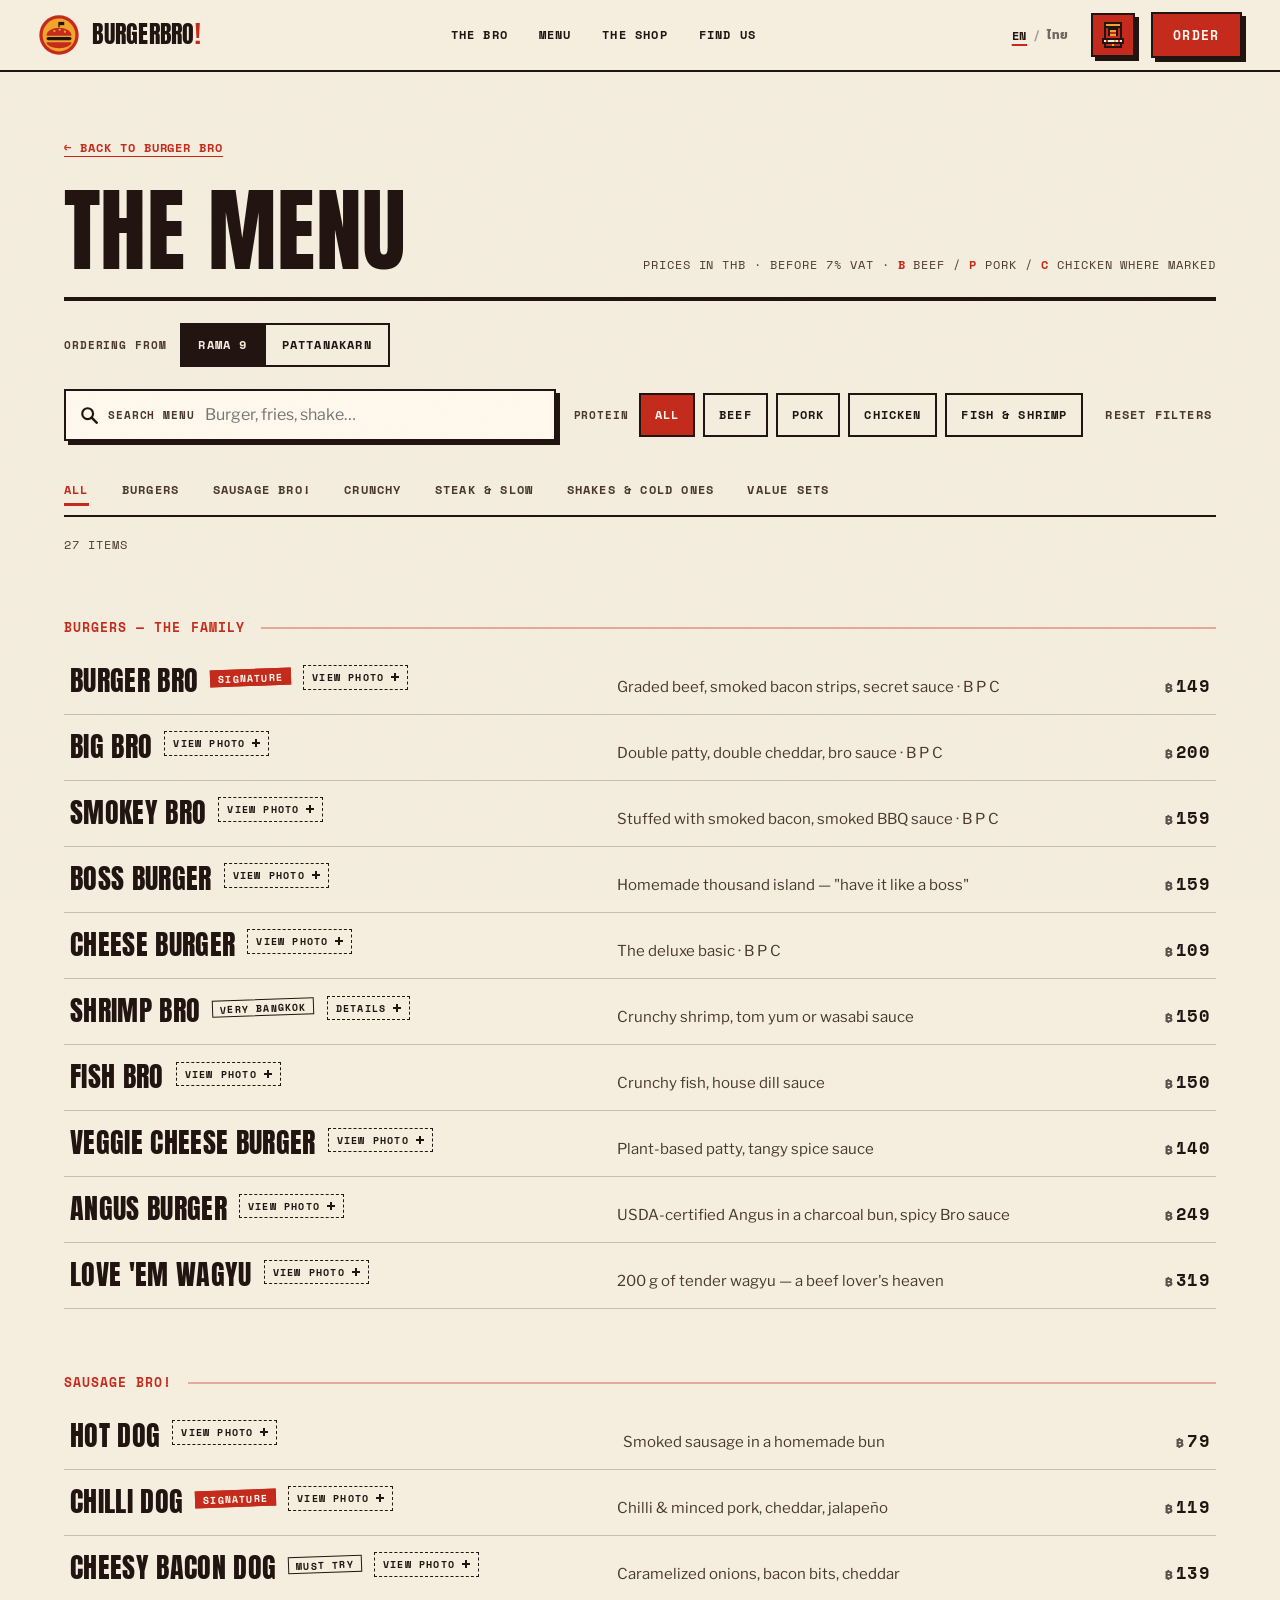
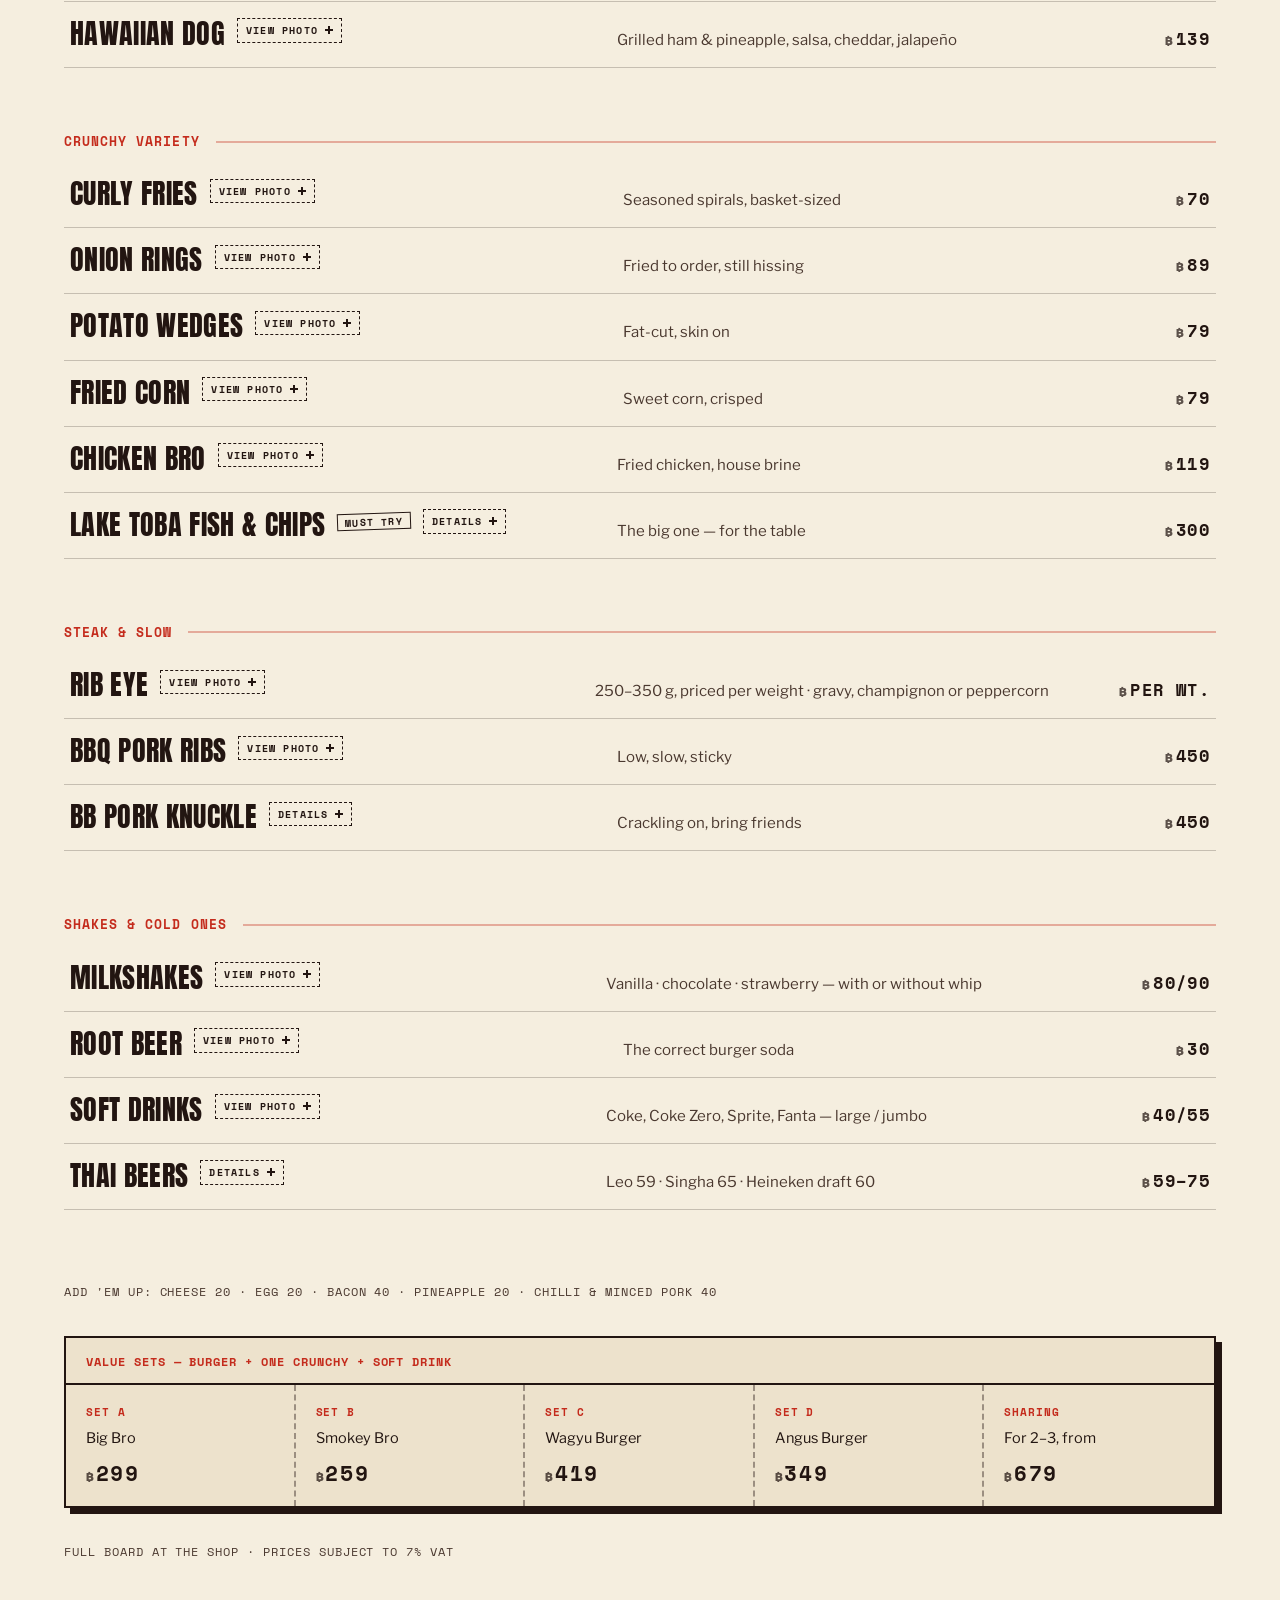
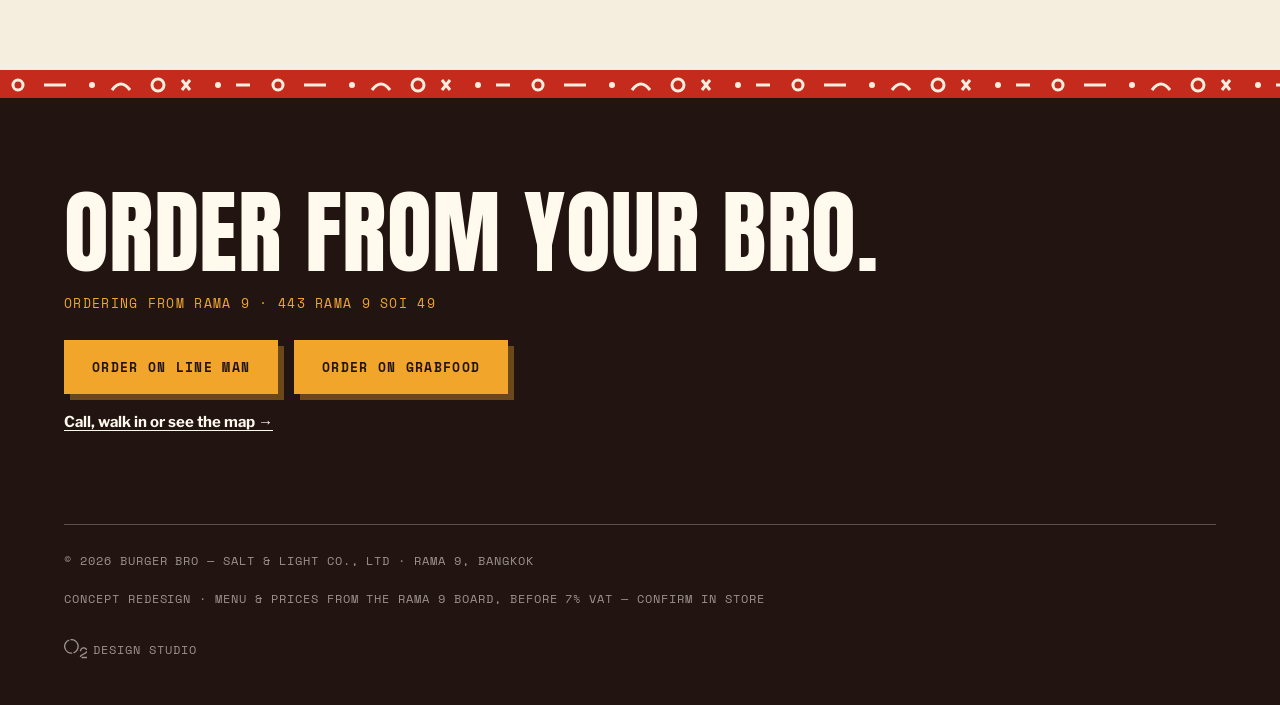
==== commit be9f9343: "Social links made prominent (Facebook and Instagram tiles in the order section, icons in the header " ====
--- a/menu/index.html
+++ b/menu/index.html
@@ -2,17 +2,28 @@
 <html lang="en">
 <head>
 <meta charset="utf-8">
-<meta name="bb-arcade-play" content="https://burger-bro-arcade.wild-wind-8d55.workers.dev/burger-bro/arcade/play.html">
+<meta name="bb-arcade-play" content="https://play.burgerbrobangkok.com/">
 <meta name="viewport" content="width=device-width, initial-scale=1">
 <meta name="color-scheme" content="light">
-<title>The full menu — Burger Bro!</title>
-<meta name="description" content="Burger Bro's full menu: burgers, Sausage Bro! dogs, crunchy sides, steak and slow-cooked, shakes and value sets. Search, filter by beef, pork, chicken or fish and shrimp, then order from Rama 9 or Pattanakarn.">
+<title data-th="เมนู Burger Bro — เบอร์เกอร์ ซอสเซจโบร ของกรอบ สเต๊ก และเชค | พระราม 9 · พัฒนาการ">Burger Bro menu — burgers, hot dogs, sides, steak &amp; shakes | Rama 9 &amp; Pattanakarn, Bangkok</title>
+<meta name="description" content="Burger Bro's full menu with prices: homemade burgers, Sausage Bro! hot dogs, crunchy sides, steak and slow-cooked, shakes and value sets. Filter by beef, pork, chicken or fish and shrimp, then order from Rama 9 or Pattanakarn." data-th="เมนูทั้งหมดของ Burger Bro พร้อมราคา เบอร์เกอร์โฮมเมด ซอสเซจโบร! ของกรอบ สเต๊กและเมนูไฟอ่อน เชคและเซ็ตสุดคุ้ม เลือกดูตามเนื้อวัว หมู ไก่ หรือปลาและกุ้ง แล้วสั่งจากสาขาพระราม 9 หรือพัฒนาการ">
 <meta name="theme-color" content="#F5EEDF">
+<meta property="og:type" content="website">
+<meta property="og:site_name" content="Burger Bro!">
+<meta property="og:locale" content="en_US" data-th="th_TH">
+<meta property="og:title" content="The full menu — Burger Bro!" data-th="เมนูทั้งหมด — Burger Bro!">
+<meta property="og:description" content="Burgers, Sausage Bro! dogs, crunchy sides, steak and shakes, with prices from the Rama 9 board." data-th="เบอร์เกอร์ ซอสเซจโบร! ของกรอบ สเต๊ก และเชค พร้อมราคาจากบอร์ดสาขาพระราม 9">
+<meta property="og:image" content="https://burgerbrobangkok.com/media/menu-big-bro-960.jpg">
+<meta property="og:url" content="https://burgerbrobangkok.com/menu/" data-th="https://burgerbrobangkok.com/menu/?lang=th">
+<meta name="twitter:card" content="summary_large_image">
 <link rel="icon" href="../media/favicon.svg" type="image/svg+xml">
-<link rel="canonical" id="canonical" href="https://mpc0367.github.io/burger-bro/menu/" data-th="https://mpc0367.github.io/burger-bro/menu/?lang=th">
-<link rel="alternate" hreflang="en" href="https://mpc0367.github.io/burger-bro/menu/">
-<link rel="alternate" hreflang="th" href="https://mpc0367.github.io/burger-bro/menu/?lang=th">
-<link rel="alternate" hreflang="x-default" href="https://mpc0367.github.io/burger-bro/menu/">
+<link rel="alternate" hreflang="en" href="https://burgerbrobangkok.com/menu/">
+<link rel="alternate" hreflang="th" href="https://burgerbrobangkok.com/menu/?lang=th">
+<link rel="alternate" hreflang="x-default" href="https://burgerbrobangkok.com/menu/">
+<script type="application/ld+json">
+{"@context":"https://schema.org","@graph":[{"@type":"BreadcrumbList","itemListElement":[{"@type":"ListItem","position":1,"name":"Burger Bro!","item":"https://burgerbrobangkok.com/"},{"@type":"ListItem","position":2,"name":"Menu","item":"https://burgerbrobangkok.com/menu/"}]},
+{"@type":"Menu","@id":"https://burgerbrobangkok.com/menu/#menu","name":"Burger Bro! menu","url":"https://burgerbrobangkok.com/menu/","inLanguage":["en","th"],"isPartOf":{"@id":"https://burgerbrobangkok.com/#website"}}]}
+</script>
 <!-- every path here is relative, so the page works at /burger-bro/menu/ and at /menu/ alike -->
 <script src="../shared/site.js"></script>
 <script>document.documentElement.classList.add("js", "no-loader");</script>
@@ -152,8 +163,6 @@
         <a class="btn btn-mustard" id="mpLineman" target="_blank" rel="noopener" data-t="lineman">Order on LINE MAN</a>
         <a class="btn btn-mustard" id="mpGrab" target="_blank" rel="noopener"></a>
       </div>
-      <p class="order-note mono" id="mpGrabNote" hidden></p>
-      <p class="mp-handoff" data-t="handoff">The order button takes you to the delivery app; you choose your food and pay there, not on this site.</p>
       <p class="mp-more"><a href="../#order" data-carry="../#order" id="mpMore" data-t="more">Call, walk in or see the map →</a></p>
     </div>
     <div class="container foot-bottom">
@@ -167,5 +176,17 @@
 
 <script src="menu-data.js"></script>
 <script src="menu.js"></script>
+<script>
+(function () {
+  var root = document.documentElement, on = null;
+  function check() {
+    var end = window.scrollY > (root.scrollHeight - window.innerHeight) / 2;
+    if (end !== on) { on = end; root.classList.toggle("at-end", end); }
+  }
+  window.addEventListener("scroll", check, { passive: true });
+  window.addEventListener("resize", check);
+  check();
+})();
+</script>
 </body>
 </html>
--- a/menu/home.css
+++ b/menu/home.css
@@ -65,7 +65,10 @@
 
 /* ---------- base ---------- */
 *, *::before, *::after { box-sizing: border-box; }
-html { scroll-behavior: smooth; }
+html { scroll-behavior: smooth; background: var(--paper); }
+/* Past the middle of the page the root takes the footer's ink, so bouncing past the
+   end (Mac trackpad, iPhone) shows dark, not a cream strip; the top keeps the paper. */
+html.at-end { background: var(--ink); }
 html, body { margin: 0; }
 body {
   background: var(--paper);
@@ -303,6 +306,8 @@
 .sheet-acts { display: flex; flex-wrap: wrap; gap: 14px; align-items: center; }
 .sheet-arcade { display: inline-flex; align-items: center; gap: 10px; background: var(--paper); color: var(--ink); cursor: pointer; }
 .sheet-meta { color: var(--white); opacity: .8; }
+
+/* beta: the arcade is open to testers only; the tag goes when it opens to everyone */
 
 /* ---------- arcade entry: the emblem (desktop), the action row (phones) ----------
    every entry is a <button data-arcade-open>; the script loads the arcade only on a press */
@@ -383,6 +388,7 @@
   transform: translateX(-50%);
 }
 .bb-toast[hidden] { display: none; }
+.btn[hidden] { display: none; } /* a delivery app a branch is not on (Pattanakarn has no Grab) */
 body[data-lang="th"] .bb-toast { font-family: var(--font-th); font-size: 14px; letter-spacing: 0; }
 html.bb-quiet .marquee-track { animation-play-state: paused; } /* the arcade is open: decorative motion rests */
 
@@ -1011,9 +1017,30 @@
 .order-cta .btn { border-color: var(--white); }
 .order-cta .btn-mustard { border-color: var(--mustard); box-shadow: 6px 6px 0 rgba(241, 166, 43, .35); }
 .order-cta .btn-mustard:hover { box-shadow: 4px 4px 0 rgba(241, 166, 43, .35); }
-.order-social { display: flex; gap: 30px; flex-wrap: wrap; margin-top: 44px; }
-.order-social a { color: rgba(255, 249, 238, .62); text-decoration: none; transition: color .2s; }
-.order-social a:hover { color: var(--mustard); }
+/* social links (21 Nov 2026, the owner: "more visible and prominent"): pressed tiles like the order buttons */
+.order-social { margin-top: 44px; }
+.order-social .order-social-label { color: var(--mustard); margin-bottom: 14px; font-size: 13px; letter-spacing: .14em; }
+body[data-lang="th"] .order-social .order-social-label { font-size: 15px; letter-spacing: .04em; }
+.order-social-links { display: flex; gap: 16px; flex-wrap: wrap; }
+.soc-btn {
+  display: inline-flex; align-items: center; gap: 14px; min-height: 64px; padding: 12px 22px 12px 16px;
+  color: var(--white); text-decoration: none; background: rgba(255, 249, 238, .06);
+  border: 2px solid var(--white); box-shadow: 6px 6px 0 rgba(255, 249, 238, .28);
+  transition: transform var(--t-hover) var(--e-out), box-shadow var(--t-hover) var(--e-out), background-color .2s, color .2s;
+}
+.soc-btn:hover { background: var(--mustard); color: var(--ink); border-color: var(--mustard); transform: translate(2px, 2px); box-shadow: 4px 4px 0 rgba(255, 249, 238, .28); }
+.soc-btn:active { transform: translate(6px, 6px); box-shadow: 0 0 0 rgba(255, 249, 238, .28); transition-duration: var(--t-press); }
+.soc-btn .soc-ico { width: 30px; height: 30px; flex: none; }
+.soc-txt { display: flex; flex-direction: column; line-height: 1.15; }
+.soc-txt b { font-family: var(--font-display); font-weight: 400; font-size: 24px; letter-spacing: .02em; text-transform: uppercase; }
+.soc-txt .mono { opacity: .75; margin-top: 4px; text-transform: none; }
+.nav-soc { display: inline-flex; align-items: center; justify-content: center; width: 40px; height: 40px; color: var(--ink); border: 2px solid var(--ink); transition: background-color .2s, color .2s; }
+.nav-soc:hover { background: var(--ink); color: var(--paper); }
+.nav-soc .soc-ico { width: 20px; height: 20px; }
+@media (max-width: 1100px) { .nav-soc { display: none; } }
+.sheet-soc { display: flex; gap: 12px; flex-wrap: wrap; margin-top: 18px; }
+.sheet-soc .soc-btn { min-height: 52px; padding: 8px 18px 8px 12px; }
+.sheet-soc .soc-txt b { font-size: 20px; }
 
 .receipt {
   background: var(--paper);
@@ -1216,8 +1243,7 @@
 .order-copy .order-pick { margin-top: 18px; max-width: 54ch; padding: 10px 14px 9px; border: 2px dashed var(--mustard); color: var(--white); font-size: 15px; }
 .order-copy .order-pick[hidden] { display: none; }
 .order-copy .order-note { margin-top: 20px; max-width: 54ch; color: rgba(255, 249, 238, .66); }
-.order-social { row-gap: 0; }
-.order-social a { padding-block: 12px; }
+@media (max-width: 600px) { .order-social-links .soc-btn { flex: 1 1 100%; } }
 .receipt-wrap { display: flex; flex-direction: column; gap: 30px; }
 .receipt-note { text-align: center; font-size: 11px; color: rgba(255, 249, 238, .66); }
 
@@ -1363,5 +1389,3 @@
   *, *::before, *::after { transition-duration: .01ms !important; animation-duration: .01ms !important; }
 }
 
-
-/* beta: the arcade is open to testers only; the tag goes when it opens to everyone */
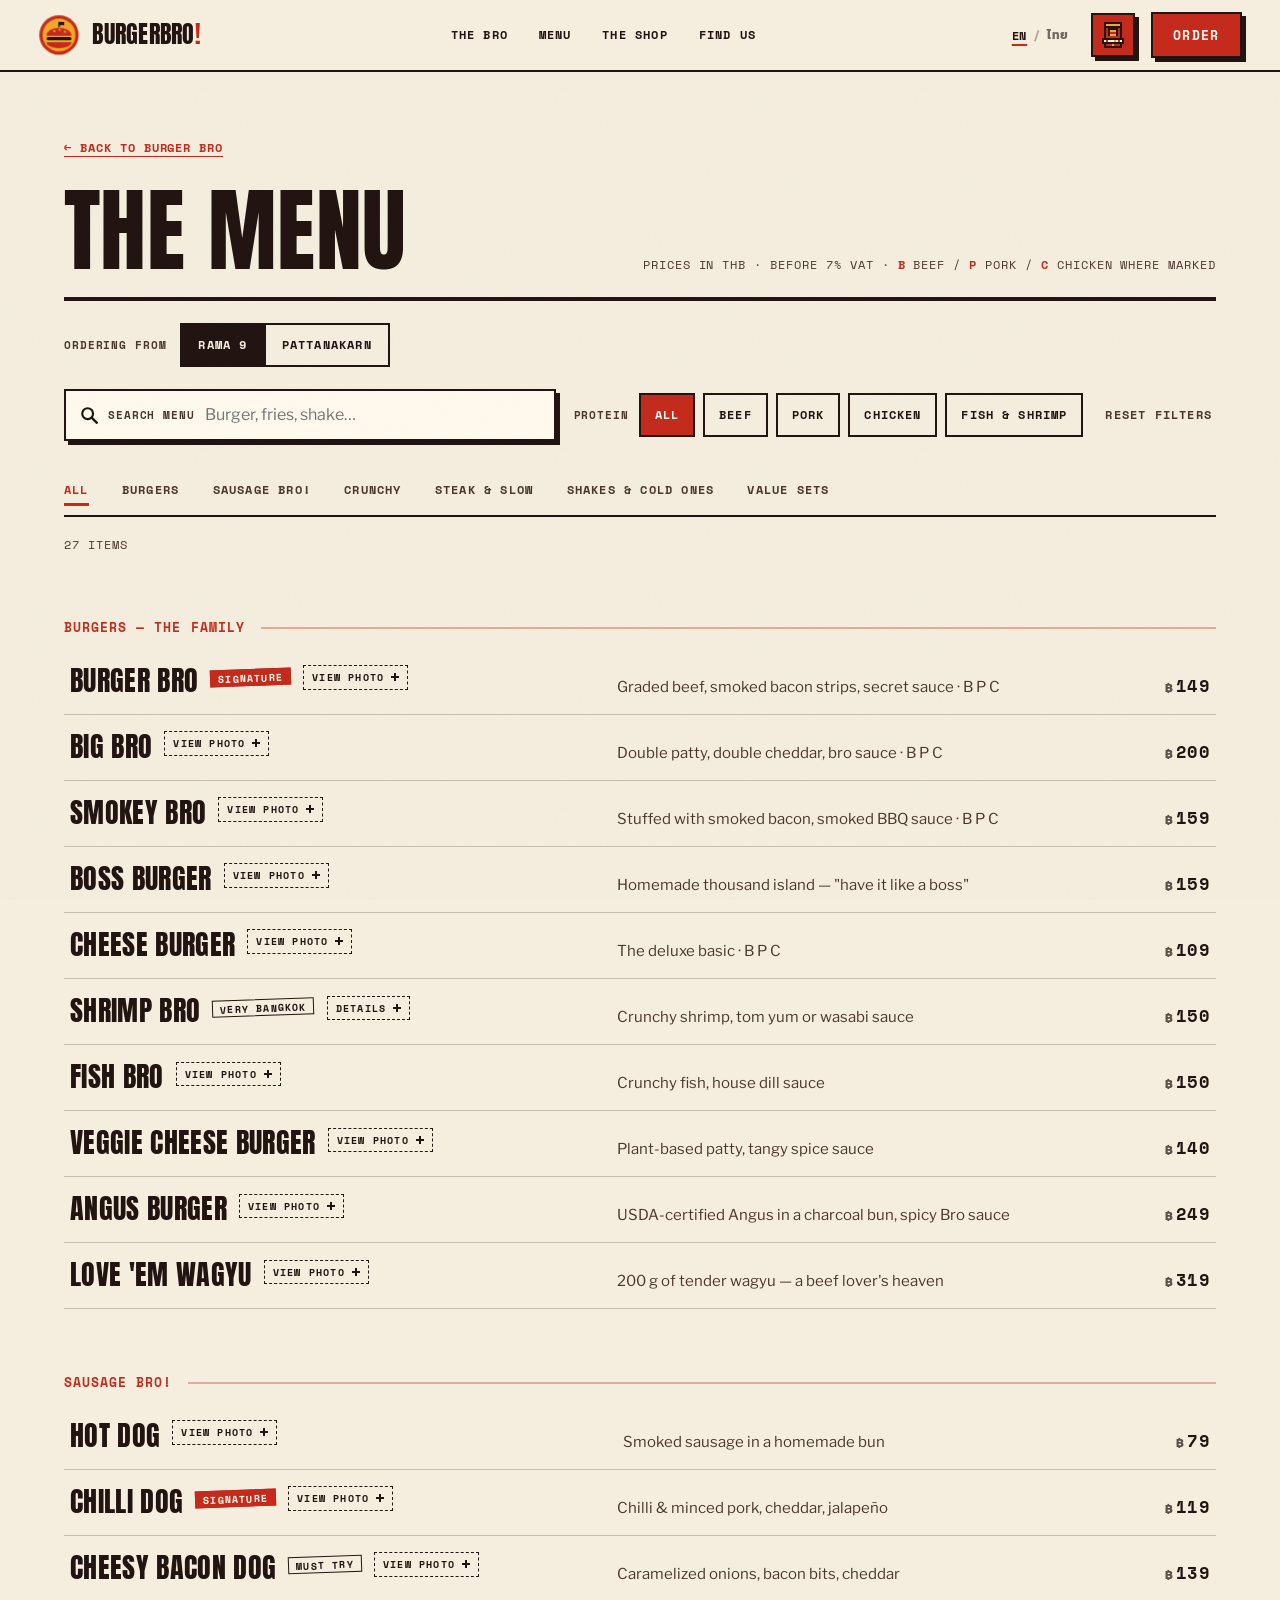
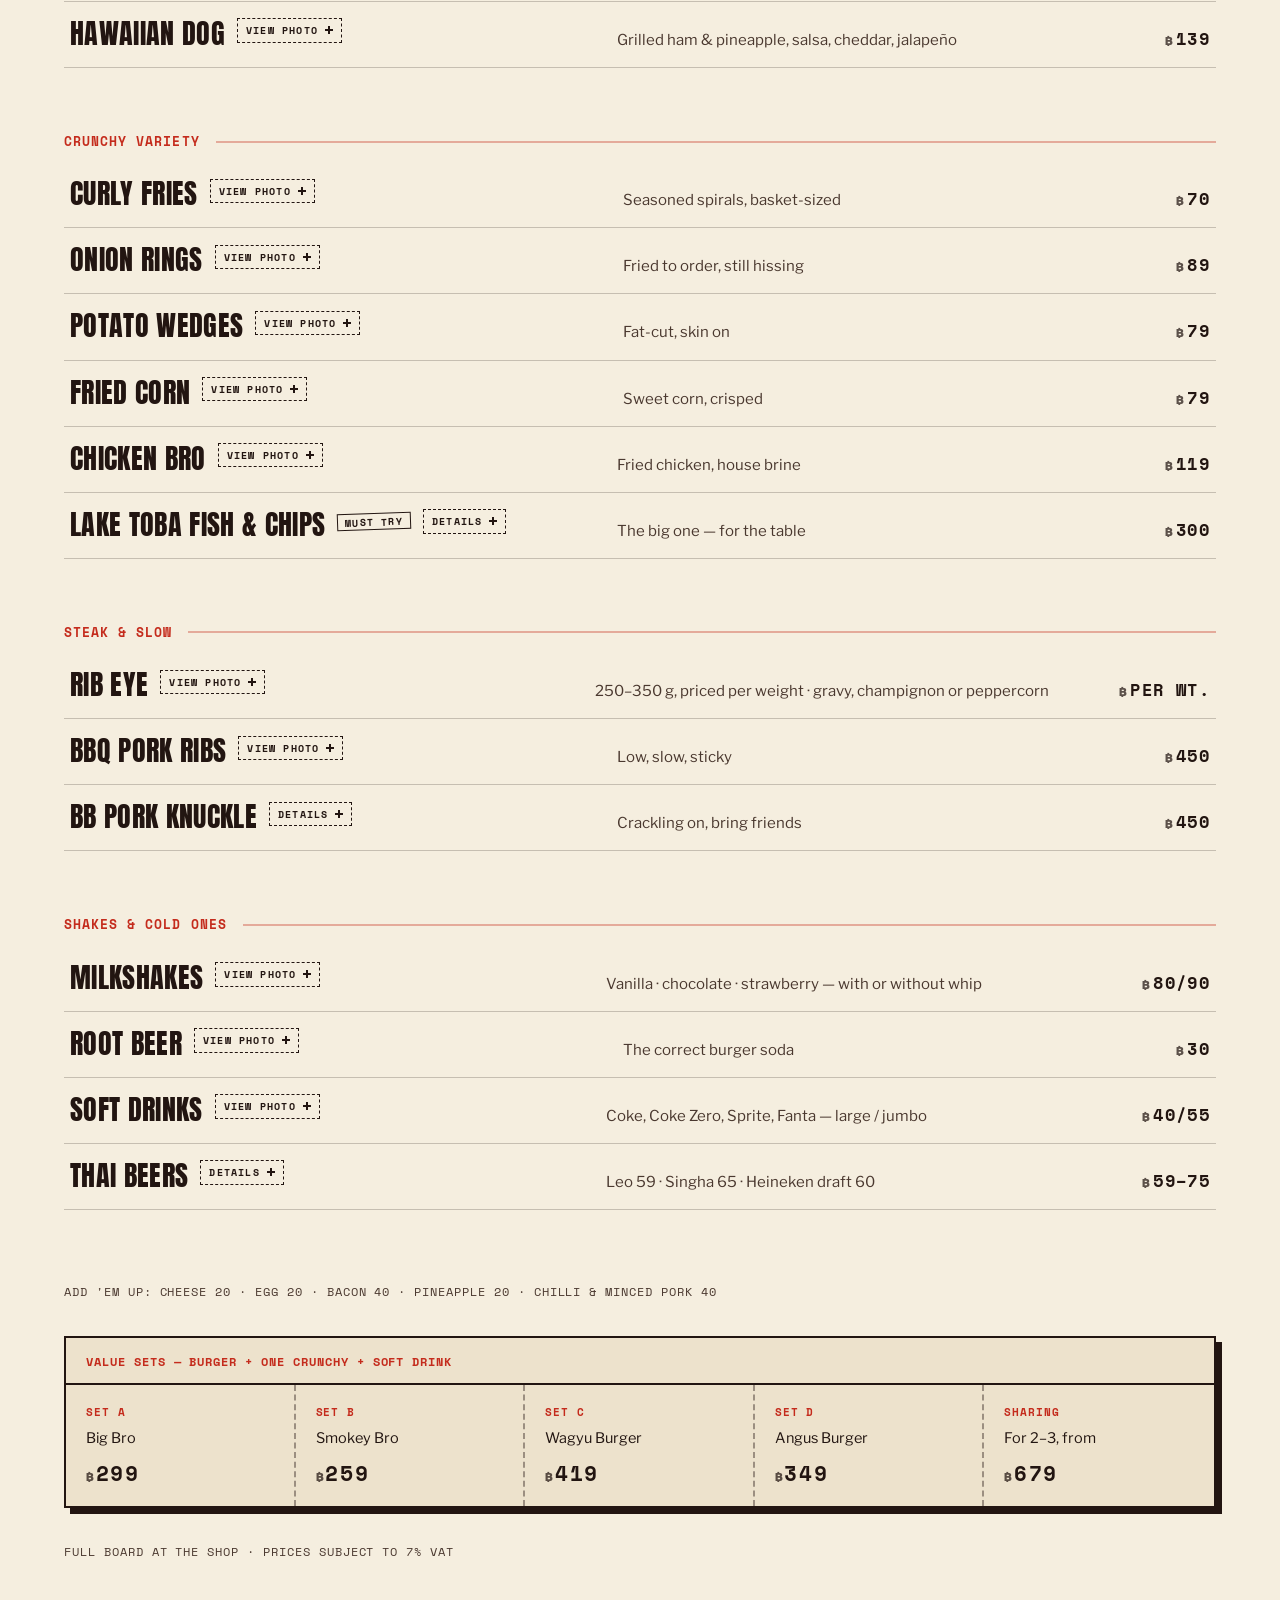
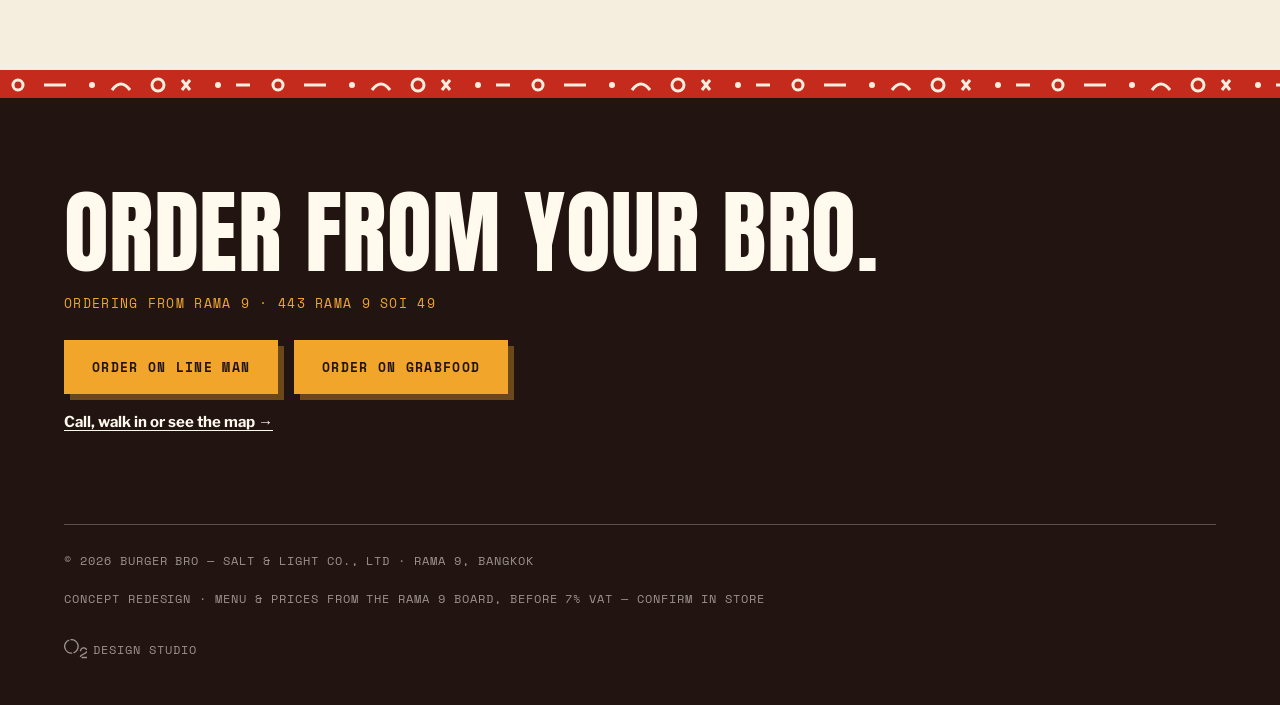
==== commit 54680ea6: "The logo forms (the owner, 21 Nov 2026): the burger badge builds piece by piece, the letters rise on" ====
--- a/menu/index.html
+++ b/menu/index.html
@@ -16,7 +16,10 @@
 <meta property="og:image" content="https://burgerbrobangkok.com/media/menu-big-bro-960.jpg">
 <meta property="og:url" content="https://burgerbrobangkok.com/menu/" data-th="https://burgerbrobangkok.com/menu/?lang=th">
 <meta name="twitter:card" content="summary_large_image">
+<link rel="icon" href="../favicon.ico" sizes="16x16 32x32 48x48">
 <link rel="icon" href="../media/favicon.svg" type="image/svg+xml">
+<link rel="icon" href="../media/icon-192.png" type="image/png" sizes="192x192">
+<link rel="apple-touch-icon" href="../apple-touch-icon.png">
 <link rel="alternate" hreflang="en" href="https://burgerbrobangkok.com/menu/">
 <link rel="alternate" hreflang="th" href="https://burgerbrobangkok.com/menu/?lang=th">
 <link rel="alternate" hreflang="x-default" href="https://burgerbrobangkok.com/menu/">
@@ -41,14 +44,14 @@
 <header class="nav" id="nav">
   <a class="nav-brand" href="../" data-carry="../" aria-label="Burger Bro — home" data-t-aria="brand">
     <svg class="nav-badge" viewBox="0 0 64 64" aria-hidden="true" focusable="false">
-      <circle cx="32" cy="32" r="30" fill="var(--red)"/>
-      <circle cx="32" cy="32" r="25" fill="var(--mustard)"/>
-      <path d="M13 33a19 12 0 0 1 38 0z" fill="var(--red)"/>
-      <rect x="13" y="35" width="38" height="5" rx="2.5" fill="var(--ink)"/>
-      <path d="M13 43h38a19 9 0 0 1-38 0z" fill="var(--red)"/>
-      <circle cx="25" cy="26" r="1.7" fill="var(--mustard)"/><circle cx="33" cy="24" r="1.7" fill="var(--mustard)"/><circle cx="41" cy="27" r="1.7" fill="var(--mustard)"/>
-      <line x1="32" y1="12" x2="32" y2="20" stroke="var(--ink)" stroke-width="2"/>
-      <path d="M32 12h8v5h-8z" fill="var(--ink)"/>
+      <circle class="lf-ring" cx="32" cy="32" r="30" fill="var(--red)"/>
+      <circle class="lf-ring lf-ring2" cx="32" cy="32" r="25" fill="var(--mustard)"/>
+      <path class="lf-top" d="M13 33a19 12 0 0 1 38 0z" fill="var(--red)"/>
+      <rect class="lf-patty" x="13" y="35" width="38" height="5" rx="2.5" fill="var(--ink)"/>
+      <path class="lf-bot" d="M13 43h38a19 9 0 0 1-38 0z" fill="var(--red)"/>
+      <circle class="lf-seed" cx="25" cy="26" r="1.7" fill="var(--mustard)"/><circle class="lf-seed lf-seed2" cx="33" cy="24" r="1.7" fill="var(--mustard)"/><circle class="lf-seed lf-seed3" cx="41" cy="27" r="1.7" fill="var(--mustard)"/>
+      <line class="lf-flag" x1="32" y1="12" x2="32" y2="20" stroke="var(--ink)" stroke-width="2"/>
+      <path class="lf-flag lf-flag2" d="M32 12h8v5h-8z" fill="var(--ink)"/>
     </svg>
     <span class="nav-brand-word">BURGERBRO<em>!</em></span>
   </a>
--- a/menu/home.css
+++ b/menu/home.css
@@ -200,9 +200,9 @@
   position: fixed; inset: 0; z-index: var(--z-loader);
   background: var(--red);
   display: none; place-items: center;
-  transition: transform .6s var(--e-out);
-}
-html.js:not(.no-loader) .loader { display: grid; animation: loaderFailsafe .01s 3.2s forwards; }
+  transition: transform .75s var(--e-out);
+}
+html.js:not(.no-loader) .loader { display: grid; animation: loaderFailsafe .01s 4s forwards; }
 @keyframes loaderFailsafe { to { transform: translateY(-101%); visibility: hidden; } }
 .loader.is-done { transform: translateY(-101%); }
 .loader-inner { text-align: center; color: var(--white); }
@@ -211,7 +211,7 @@
   font-size: clamp(64px, 12vw, 140px);
   line-height: .9; text-transform: uppercase;
   transform-origin: center bottom;
-  animation: stampIn .55s var(--e-press) both;
+  animation: stampIn .7s var(--e-press) both;
 }
 .loader-meta { margin-top: 22px; color: var(--mustard); }
 @keyframes stampIn {
@@ -246,6 +246,32 @@
   color: var(--ink);
 }
 .nav-brand-word em { font-style: normal; color: var(--red); }
+
+/* The logo forms (21 Nov 2026, the owner): the badge builds (ring, bottom bun, patty, top bun, seeds,
+   flag), the letters rise one by one and the "!" stamps down last. shared/site.js adds html.lf-wait
+   before paint when motion is welcome; BBSite.formLogo() starts it once the page is showing. */
+html.lf-wait .nav-brand .nav-badge > *, html.lf-wait .nav-brand-word { opacity: 0; animation: lfShow .01s 4s forwards; }
+@keyframes lfShow { to { opacity: 1; } }
+.nav-brand.is-forming .nav-badge > * { transform-box: fill-box; transform-origin: 50% 50%; animation: lfPop .5s var(--e-press) both; }
+.nav-brand.is-forming .lf-ring2 { animation-delay: .07s; }
+.nav-brand.is-forming .lf-bot { animation: lfRise .42s var(--e-press) .2s both; }
+.nav-brand.is-forming .lf-patty { animation: lfSlide .42s var(--e-press) .32s both; }
+.nav-brand.is-forming .lf-top { animation: lfDrop .46s var(--e-press) .44s both; }
+.nav-brand.is-forming .lf-seed { animation-delay: .66s; }
+.nav-brand.is-forming .lf-seed2 { animation-delay: .72s; }
+.nav-brand.is-forming .lf-seed3 { animation-delay: .78s; }
+.nav-brand.is-forming .lf-flag { transform-origin: 50% 100%; animation: lfFlag .4s var(--e-press) .86s both; }
+.nav-brand.is-forming .lf-flag2 { transform-origin: 0 100%; animation-delay: .94s; }
+.nav-brand-word .lf-l { display: inline-block; }
+.nav-brand.is-forming .lf-l { animation: lfLetter .5s var(--e-out) calc(.3s + var(--i) * 45ms) both; }
+.nav-brand.is-forming .nav-brand-word em { display: inline-block; transform-origin: 50% 100%; animation: lfBang .6s var(--e-press) .95s both; }
+@keyframes lfPop { from { transform: scale(0); opacity: 0; } to { transform: none; opacity: 1; } }
+@keyframes lfRise { from { transform: translateY(14px); opacity: 0; } to { transform: none; opacity: 1; } }
+@keyframes lfSlide { from { transform: translateX(-18px); opacity: 0; } to { transform: none; opacity: 1; } }
+@keyframes lfDrop { from { transform: translateY(-18px); opacity: 0; } to { transform: none; opacity: 1; } }
+@keyframes lfFlag { from { transform: scaleY(0); opacity: 0; } to { transform: none; opacity: 1; } }
+@keyframes lfLetter { from { transform: translateY(.55em) rotate(-8deg); opacity: 0; } to { transform: none; opacity: 1; } }
+@keyframes lfBang { 0% { transform: translateY(-.9em) scale(1.7); opacity: 0; } 55% { transform: translateY(0) scale(.86, 1.12); opacity: 1; } 100% { transform: none; opacity: 1; } }
 .nav-links { display: flex; gap: clamp(16px, 2.4vw, 34px); }
 .nav-links a {
   position: relative;
